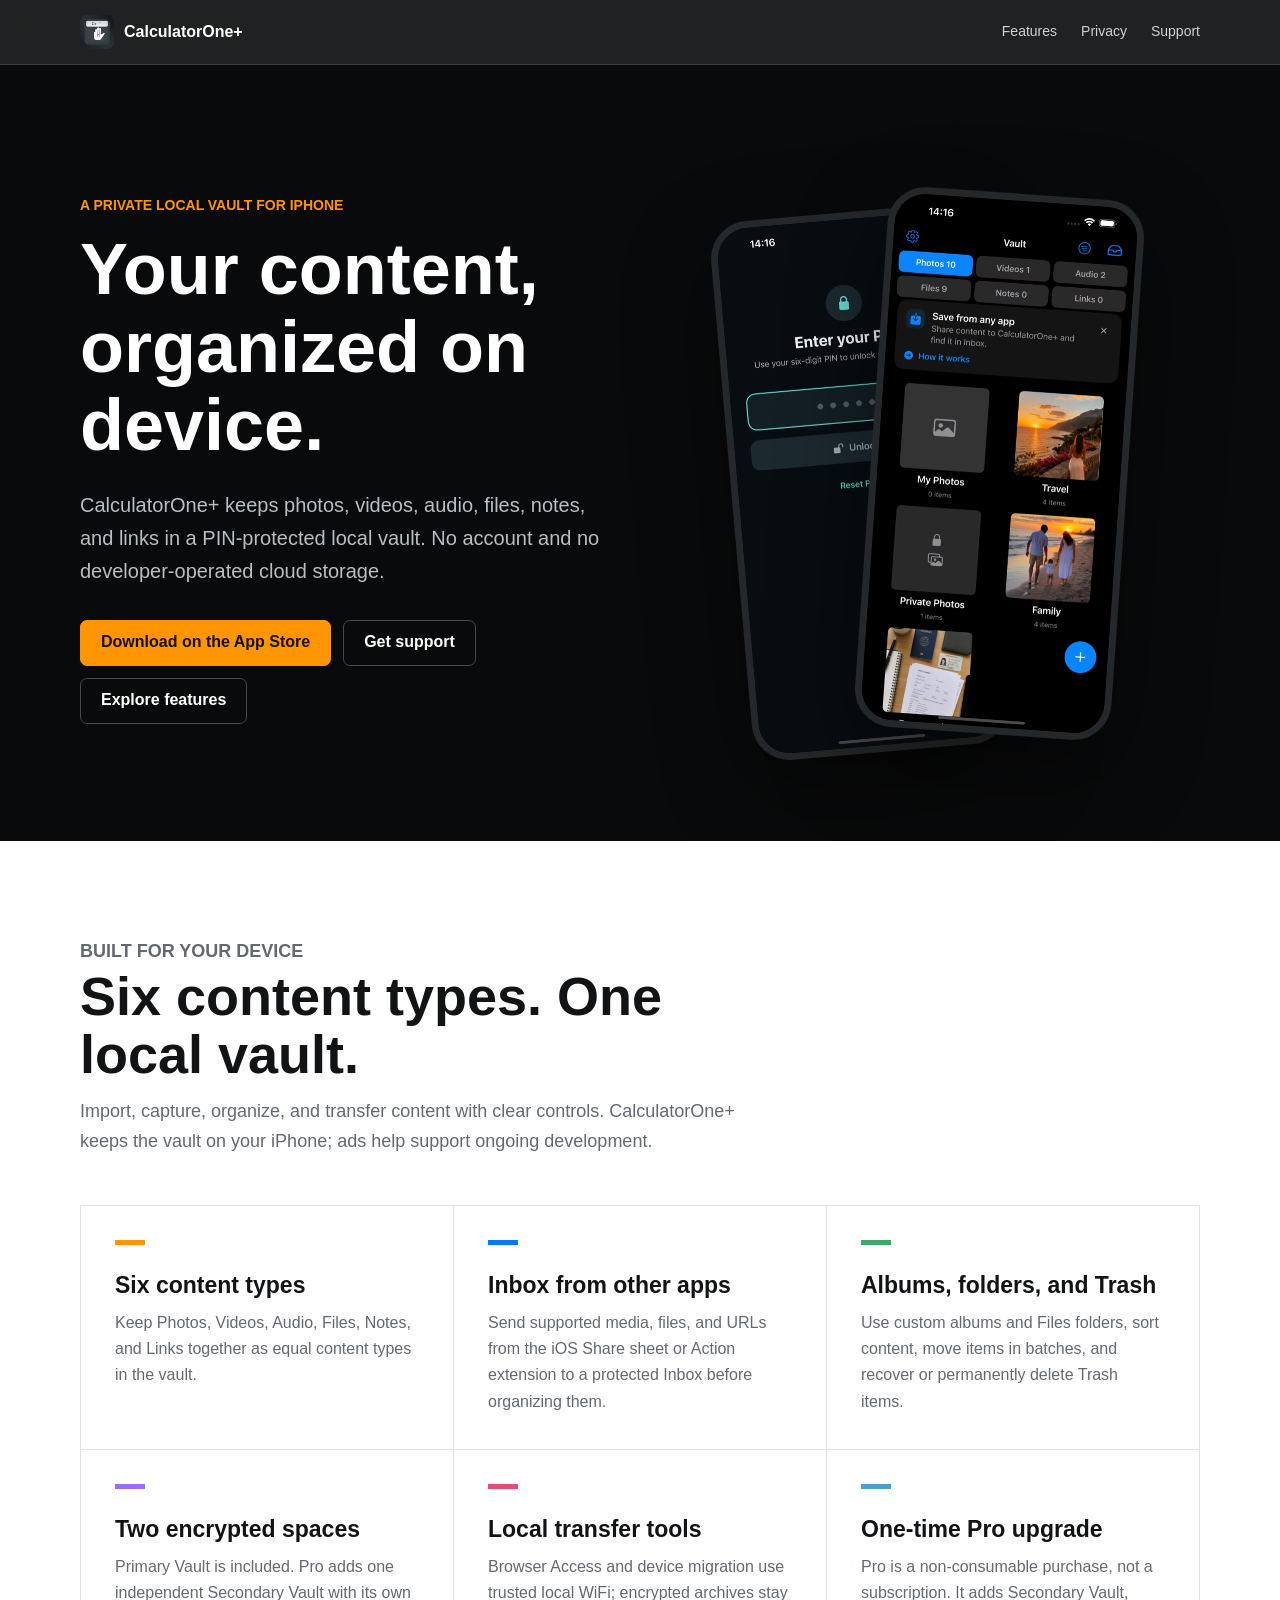
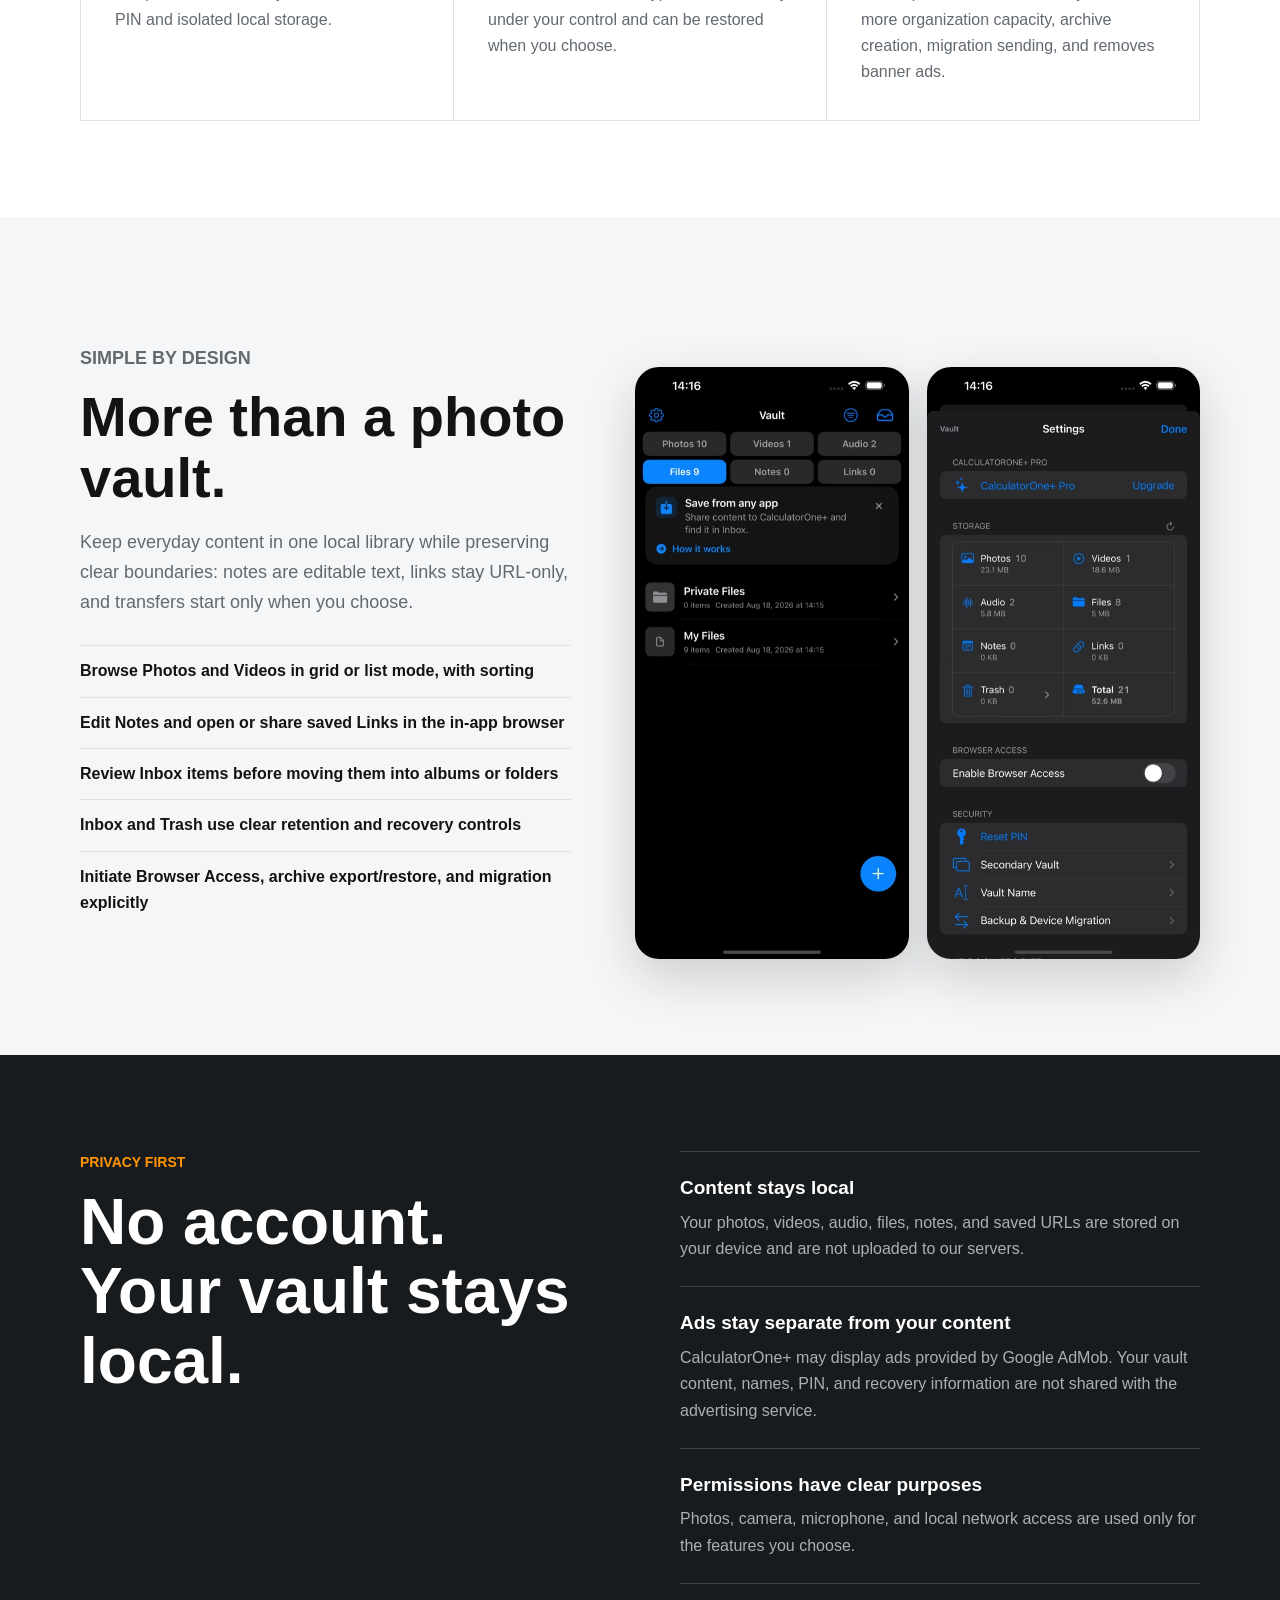
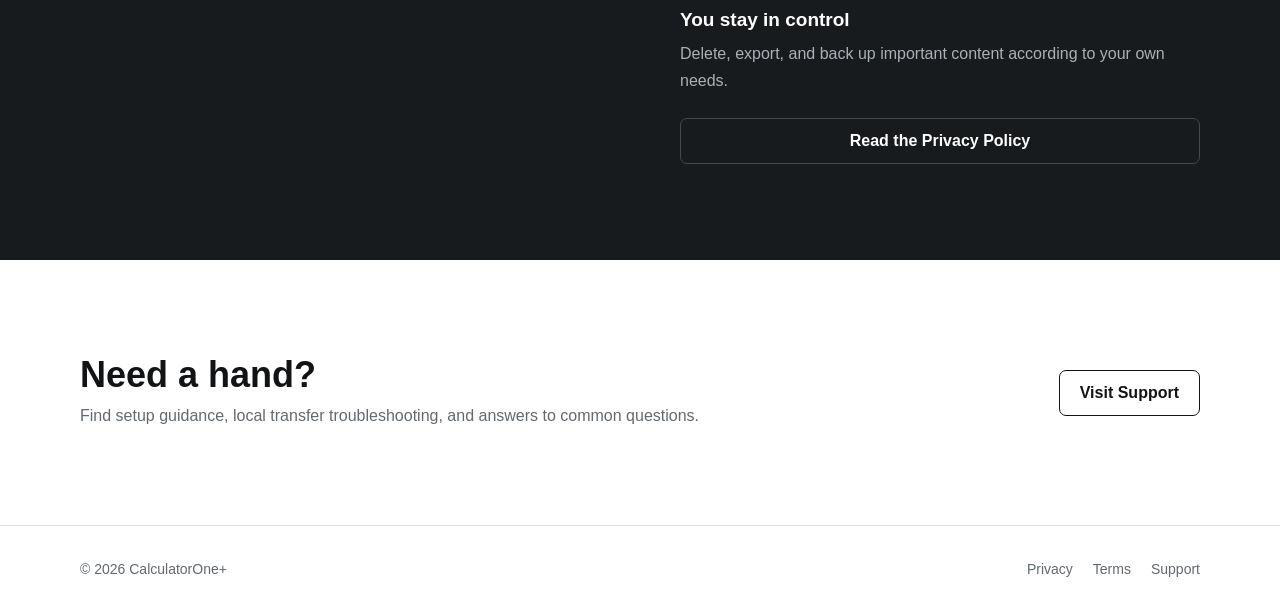
==== index.html @ 4ee92e1d "perf: optimize website image loading" ====
<!doctype html>
<html lang="en">
<head>
  <meta charset="utf-8">
  <meta name="viewport" content="width=device-width, initial-scale=1">
  <meta name="description" content="CalculatorOne+ is a PIN-protected local vault for photos, videos, audio, files, notes, and links on iPhone.">
  <meta property="og:title" content="CalculatorOne+ — A Private Local Vault for iPhone">
  <meta property="og:description" content="Keep photos, videos, audio, files, notes, and links organized on your iPhone with PIN access and no account.">
  <meta property="og:image" content="assets/app-icon.png">
  <title>CalculatorOne+ — A Private Local Vault for iPhone</title>
  <link rel="preload" as="image" href="assets/optimized/pin-lock-720.avif" type="image/avif" imagesrcset="assets/optimized/pin-lock-480.avif 480w, assets/optimized/pin-lock-720.avif 720w" imagesizes="(max-width: 850px) 48vw, 340px" fetchpriority="high">
  <link rel="preload" as="image" href="assets/optimized/private-albums-720.avif" type="image/avif" imagesrcset="assets/optimized/private-albums-480.avif 480w, assets/optimized/private-albums-720.avif 720w" imagesizes="(max-width: 850px) 48vw, 340px" fetchpriority="high">
  <link rel="icon" href="assets/optimized/app-icon-128.png">
  <link rel="stylesheet" href="styles.css">
</head>
<body>
  <header class="site-header">
    <nav class="nav shell" aria-label="Main navigation">
      <a class="brand" href="index.html"><img src="assets/optimized/app-icon-128.png" width="128" height="128" alt=""><span>CalculatorOne+</span></a>
      <div class="links"><a href="#features">Features</a><a href="#privacy">Privacy</a><a href="support.html">Support</a></div>
    </nav>
  </header>

  <main>
    <section class="hero">
      <div class="hero-grid shell">
        <div>
          <p class="eyebrow">A private local vault for iPhone</p>
          <h1>Your content, organized on device.</h1>
          <p class="hero-copy">CalculatorOne+ keeps photos, videos, audio, files, notes, and links in a PIN-protected local vault. No account and no developer-operated cloud storage.</p>
          <div class="actions"><a class="button primary" href="https://apps.apple.com/app/id6773389987" target="_blank" rel="noopener">Download on the App Store</a><a class="button" href="support.html">Get support</a><a class="button" href="#features">Explore features</a></div>
        </div>
        <div class="hero-visual" aria-label="CalculatorOne+ app screenshots">
          <figure class="phone one"><picture><source type="image/avif" srcset="assets/optimized/pin-lock-480.avif 480w, assets/optimized/pin-lock-720.avif 720w" sizes="(max-width: 850px) 48vw, 340px"><source type="image/jpeg" srcset="assets/optimized/pin-lock-480.jpg 480w, assets/optimized/pin-lock-720.jpg 720w" sizes="(max-width: 850px) 48vw, 340px"><img src="assets/optimized/pin-lock-720.jpg" width="720" height="1560" alt="CalculatorOne+ PIN unlock screen" fetchpriority="high" decoding="async"></picture></figure>
          <figure class="phone two"><picture><source type="image/avif" srcset="assets/optimized/private-albums-480.avif 480w, assets/optimized/private-albums-720.avif 720w" sizes="(max-width: 850px) 48vw, 340px"><source type="image/jpeg" srcset="assets/optimized/private-albums-480.jpg 480w, assets/optimized/private-albums-720.jpg 720w" sizes="(max-width: 850px) 48vw, 340px"><img src="assets/optimized/private-albums-720.jpg" width="720" height="1560" alt="CalculatorOne+ home screen with six content types" fetchpriority="high" decoding="async"></picture></figure>
        </div>
      </div>
    </section>

    <section class="band white" id="features">
      <div class="shell">
        <div class="section-head"><p class="eyebrow">Built for your device</p><h2>Six content types. One local vault.</h2><p>Import, capture, organize, and transfer content with clear controls. CalculatorOne+ keeps the vault on your iPhone; ads help support ongoing development.</p></div>
        <div class="feature-grid">
          <article class="feature"><div class="feature-mark"></div><h3>Six content types</h3><p>Keep Photos, Videos, Audio, Files, Notes, and Links together as equal content types in the vault.</p></article>
          <article class="feature"><div class="feature-mark"></div><h3>Inbox from other apps</h3><p>Send supported media, files, and URLs from the iOS Share sheet or Action extension to a protected Inbox before organizing them.</p></article>
          <article class="feature"><div class="feature-mark"></div><h3>Albums, folders, and Trash</h3><p>Use custom albums and Files folders, sort content, move items in batches, and recover or permanently delete Trash items.</p></article>
          <article class="feature"><div class="feature-mark"></div><h3>Two encrypted spaces</h3><p>Primary Vault is included. Pro adds one independent Secondary Vault with its own PIN and isolated local storage.</p></article>
          <article class="feature"><div class="feature-mark"></div><h3>Local transfer tools</h3><p>Browser Access and device migration use trusted local WiFi; encrypted archives stay under your control and can be restored when you choose.</p></article>
          <article class="feature"><div class="feature-mark"></div><h3>One-time Pro upgrade</h3><p>Pro is a non-consumable purchase, not a subscription. It adds Secondary Vault, more organization capacity, archive creation, migration sending, and removes banner ads.</p></article>
        </div>
      </div>
    </section>

    <section class="band">
      <div class="showcase shell">
        <div class="showcase-copy">
          <p class="eyebrow">Simple by design</p>
          <h2>More than a photo vault.</h2>
          <p>Keep everyday content in one local library while preserving clear boundaries: notes are editable text, links stay URL-only, and transfers start only when you choose.</p>
          <ul class="checklist"><li>Browse Photos and Videos in grid or list mode, with sorting</li><li>Edit Notes and open or share saved Links in the in-app browser</li><li>Review Inbox items before moving them into albums or folders</li><li>Inbox and Trash use clear retention and recovery controls</li><li>Initiate Browser Access, archive export/restore, and migration explicitly</li></ul>
        </div>
        <div class="shots"><picture><source type="image/avif" srcset="assets/optimized/files-main-directory-480.avif 480w, assets/optimized/files-main-directory-720.avif 720w" sizes="(max-width: 850px) 50vw, 300px"><source type="image/jpeg" srcset="assets/optimized/files-main-directory-480.jpg 480w, assets/optimized/files-main-directory-720.jpg 720w" sizes="(max-width: 850px) 50vw, 300px"><img src="assets/optimized/files-main-directory-720.jpg" width="720" height="1560" loading="lazy" decoding="async" alt="CalculatorOne+ Files tab with folders and files"></picture><picture><source type="image/avif" srcset="assets/optimized/import-options-480.avif 480w, assets/optimized/import-options-720.avif 720w" sizes="(max-width: 850px) 50vw, 300px"><source type="image/jpeg" srcset="assets/optimized/import-options-480.jpg 480w, assets/optimized/import-options-720.jpg 720w" sizes="(max-width: 850px) 50vw, 300px"><img src="assets/optimized/import-options-720.jpg" width="720" height="1560" loading="lazy" decoding="async" alt="CalculatorOne+ Settings showing Storage, Browser Access, and vault security"></picture></div>
      </div>
    </section>

    <section class="band privacy-band" id="privacy">
      <div class="privacy-grid shell">
        <div><p class="eyebrow">Privacy first</p><h2>No account. Your vault stays local.</h2></div>
        <div class="privacy-points">
          <div><strong>Content stays local</strong><span>Your photos, videos, audio, files, notes, and saved URLs are stored on your device and are not uploaded to our servers.</span></div>
          <div><strong>Ads stay separate from your content</strong><span>CalculatorOne+ may display ads provided by Google AdMob. Your vault content, names, PIN, and recovery information are not shared with the advertising service.</span></div>
          <div><strong>Permissions have clear purposes</strong><span>Photos, camera, microphone, and local network access are used only for the features you choose.</span></div>
          <div><strong>You stay in control</strong><span>Delete, export, and back up important content according to your own needs.</span></div>
          <a class="button" href="privacy.html">Read the Privacy Policy</a>
        </div>
      </div>
    </section>

    <section class="band white">
      <div class="cta shell"><div><h2>Need a hand?</h2><p>Find setup guidance, local transfer troubleshooting, and answers to common questions.</p></div><a class="button" href="support.html">Visit Support</a></div>
    </section>
  </main>

  <footer class="site-footer"><div class="footer-row shell"><span>© 2026 CalculatorOne+</span><div class="footer-links"><a href="privacy.html">Privacy</a><a href="terms.html">Terms</a><a href="support.html">Support</a></div></div></footer>
</body>
</html>
---- styles.css ----
:root {
  --ink: #111315;
  --muted: #626970;
  --paper: #f5f6f7;
  --white: #ffffff;
  --line: #dfe2e4;
  --orange: #ff9500;
  --blue: #0878ff;
  --dark: #090a0b;
  --max: 1120px;
}

* { box-sizing: border-box; }
html { scroll-behavior: smooth; }
body {
  margin: 0;
  overflow-x: hidden;
  color: var(--ink);
  background: var(--paper);
  font: 16px/1.65 -apple-system, BlinkMacSystemFont, "Segoe UI", sans-serif;
}
a { color: inherit; }
img { display: block; max-width: 100%; height: auto; }
.shell { width: min(var(--max), calc(100% - 40px)); margin: 0 auto; }

.site-header {
  position: sticky;
  top: 0;
  z-index: 10;
  border-bottom: 1px solid rgba(255,255,255,.12);
  background: rgba(9,10,11,.9);
  backdrop-filter: blur(18px);
  color: var(--white);
}
.nav { min-height: 64px; display: flex; align-items: center; justify-content: space-between; gap: 24px; }
.brand { display: inline-flex; align-items: center; gap: 10px; font-weight: 700; text-decoration: none; }
.brand img { width: 34px; height: 34px; border-radius: 7px; object-fit: cover; }
.links { display: flex; align-items: center; gap: 24px; }
.links a { color: #cfd2d4; font-size: 14px; text-decoration: none; }
.links a:hover, .links a:focus-visible { color: var(--white); }

.hero {
  min-height: 0;
  padding: 84px 0 72px;
  overflow: hidden;
  color: var(--white);
  background: var(--dark);
}
.hero-grid {
  min-width: 0;
  display: grid;
  grid-template-columns: minmax(0, 1fr) minmax(0, 1fr);
  align-items: center;
  gap: 48px;
}
.eyebrow { margin: 0 0 14px; color: var(--orange); font-size: 14px; font-weight: 700; text-transform: uppercase; }
h1, h2, h3 { letter-spacing: 0; line-height: 1.08; }
h1 { max-width: 700px; margin: 0; font-size: clamp(48px, 6.2vw, 72px); }
.hero-copy { max-width: 570px; margin: 24px 0 0; color: #b9bec2; font-size: 20px; }
.actions { display: flex; flex-wrap: wrap; gap: 12px; margin-top: 32px; }
.button {
  display: inline-flex;
  align-items: center;
  justify-content: center;
  min-height: 46px;
  padding: 0 20px;
  border: 1px solid #45494c;
  border-radius: 7px;
  color: var(--white);
  font-weight: 650;
  text-decoration: none;
}
.button.primary { border-color: var(--orange); background: var(--orange); color: #111; }
.hero-visual { position: relative; align-self: center; height: 620px; min-height: 0; }
.phone {
  position: absolute;
  bottom: 0;
  width: min(48%, 340px);
  overflow: hidden;
  border: 7px solid #25282a;
  border-radius: 38px;
  background: #000;
  box-shadow: 0 32px 90px rgba(0,0,0,.45);
}
.phone picture { display: block; }
.phone img { width: 100%; }
.phone.one { left: 5%; transform: rotate(-5deg); }
.phone.two { right: 6%; bottom: 3%; transform: rotate(4deg); }

.band { padding: 96px 0; }
.band.white { background: var(--white); }
.section-head { max-width: 700px; margin-bottom: 48px; }
.section-head h2 { margin: 0 0 14px; font-size: clamp(34px, 5vw, 54px); }
.section-head p { margin: 0; color: var(--muted); font-size: 18px; }
.feature-grid { display: grid; grid-template-columns: repeat(3, 1fr); gap: 1px; border: 1px solid var(--line); background: var(--line); }
.feature { min-height: 220px; padding: 34px; background: var(--white); }
.feature-mark { width: 30px; height: 5px; margin-bottom: 28px; background: var(--orange); }
.feature:nth-child(2) .feature-mark { background: var(--blue); }
.feature:nth-child(3) .feature-mark { background: #3ea86a; }
.feature:nth-child(4) .feature-mark { background: #9b6cff; }
.feature:nth-child(5) .feature-mark { background: #e24f75; }
.feature:nth-child(6) .feature-mark { background: #4c9fce; }
.feature h3 { margin: 0 0 12px; font-size: 23px; }
.feature p { margin: 0; color: var(--muted); }

.showcase { display: grid; grid-template-columns: 1fr 1.15fr; align-items: center; gap: 64px; }
.showcase-copy h2 { margin: 0 0 20px; font-size: clamp(34px, 5vw, 56px); }
.showcase-copy p { color: var(--muted); font-size: 18px; }
.checklist { padding: 0; margin: 28px 0 0; list-style: none; }
.checklist li { padding: 12px 0; border-top: 1px solid var(--line); font-weight: 600; }
.shots { display: grid; grid-template-columns: repeat(2, minmax(0, 1fr)); gap: 18px; align-items: start; }
.shots img { border-radius: 24px; box-shadow: 0 18px 50px rgba(18,24,28,.18); }
.shots img:last-child { margin-top: 54px; }

.privacy-band { color: var(--white); background: #181b1e; }
.privacy-grid { display: grid; grid-template-columns: 1fr 1fr; gap: 80px; align-items: start; }
.privacy-grid h2 { margin: 0; font-size: clamp(38px, 6vw, 64px); }
.privacy-points { display: grid; gap: 24px; }
.privacy-points div { padding-top: 20px; border-top: 1px solid #3b3f42; }
.privacy-points strong { display: block; margin-bottom: 6px; font-size: 19px; }
.privacy-points span { color: #abb0b4; }

.cta { display: flex; align-items: center; justify-content: space-between; gap: 30px; }
.cta h2 { margin: 0 0 8px; font-size: 36px; }
.cta p { margin: 0; color: var(--muted); }
.cta .button { color: var(--ink); border-color: var(--ink); }

.site-footer { padding: 32px 0; border-top: 1px solid var(--line); background: var(--white); }
.footer-row { display: flex; justify-content: space-between; gap: 24px; color: var(--muted); font-size: 14px; }
.footer-links { display: flex; gap: 20px; }
.footer-links a { text-decoration: none; }

.doc-main { padding: 72px 0 100px; }
.doc-layout { display: grid; min-width: 0; grid-template-columns: 220px minmax(0, 720px); gap: 70px; align-items: start; }
.doc-aside { position: sticky; top: 100px; }
.doc-aside p { margin: 0 0 12px; color: var(--muted); font-size: 14px; }
.doc-aside a { display: block; padding: 5px 0; color: var(--muted); text-decoration: none; }
.doc-aside a:hover { color: var(--ink); }
.document { min-width: 0; padding: 48px; overflow-wrap: anywhere; border: 1px solid var(--line); background: var(--white); }
.document h1 { margin: 0 0 10px; font-size: clamp(38px, 6vw, 58px); }
.document .updated { margin: 0 0 42px; color: var(--muted); }
.document h2 { margin: 42px 0 12px; font-size: 24px; }
.document p, .document li { color: #50575d; }
.document a { color: #0068d8; }
.document details { padding: 20px 0; border-top: 1px solid var(--line); }
.document summary { cursor: pointer; font-weight: 700; }
.document details p { margin-bottom: 0; }

@media (max-width: 850px) {
  .links a:not(:last-child) { display: none; }
  .hero { max-height: none; }
  .hero-grid { min-height: auto; max-height: none; grid-template-columns: 1fr; gap: 30px; padding-top: 70px; }
  .hero-visual { height: 520px; min-height: 0; }
  .phone { width: min(48%, 280px); }
  .feature-grid { grid-template-columns: 1fr; }
  .feature { min-height: 0; }
  .showcase, .privacy-grid { grid-template-columns: 1fr; gap: 44px; }
  .shots { max-width: 600px; }
  .doc-layout { grid-template-columns: 1fr; gap: 28px; }
  .doc-aside { position: static; display: none; }
}

@media (max-width: 560px) {
  .shell { width: min(calc(100% - 28px), var(--max)); }
  .band { padding: 68px 0; }
  h1 { font-size: 44px; }
  .hero-copy { font-size: 17px; }
  .hero-visual { height: 400px; }
  .phone { border-width: 4px; border-radius: 25px; }
  .phone.one { left: 1%; }
  .phone.two { right: 1%; }
  .shots { gap: 10px; }
  .shots img { border-radius: 14px; }
  .cta, .footer-row { align-items: flex-start; flex-direction: column; }
  .document { width: 100%; padding: 28px 22px; }
}
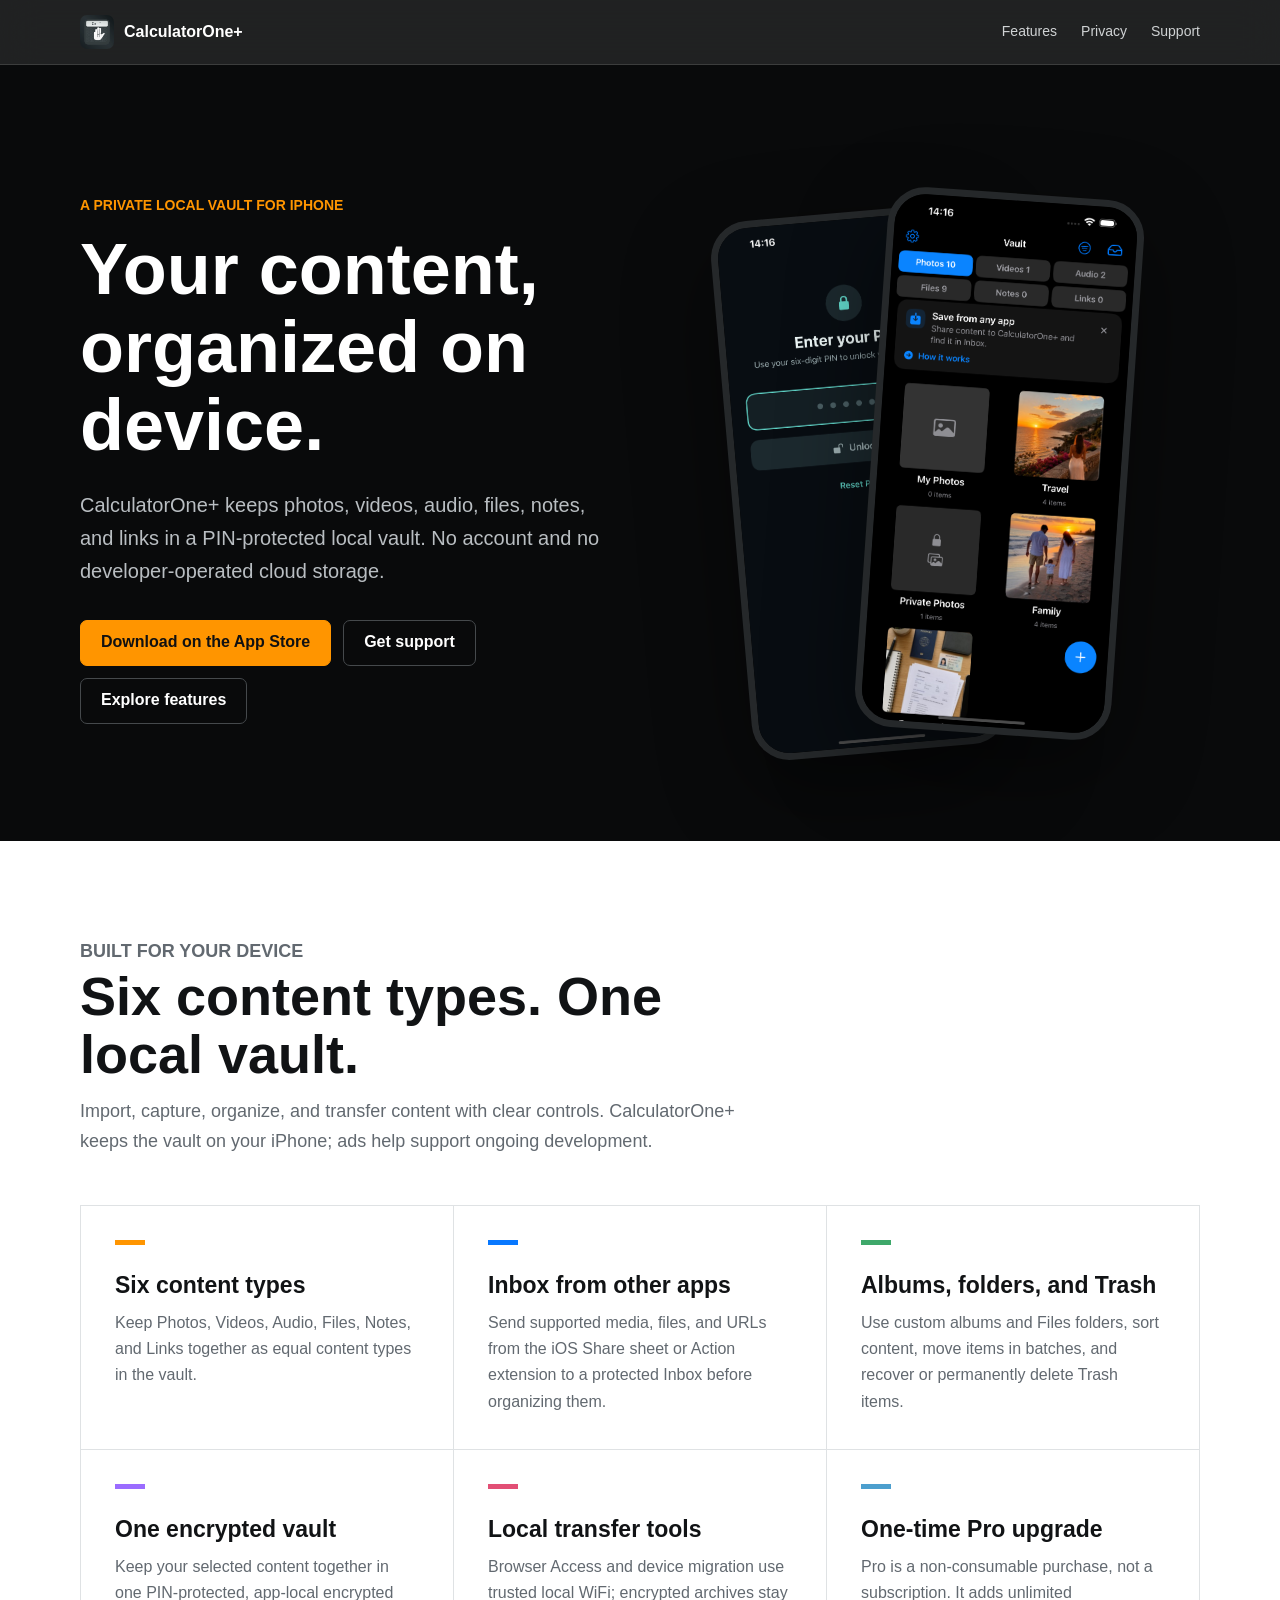
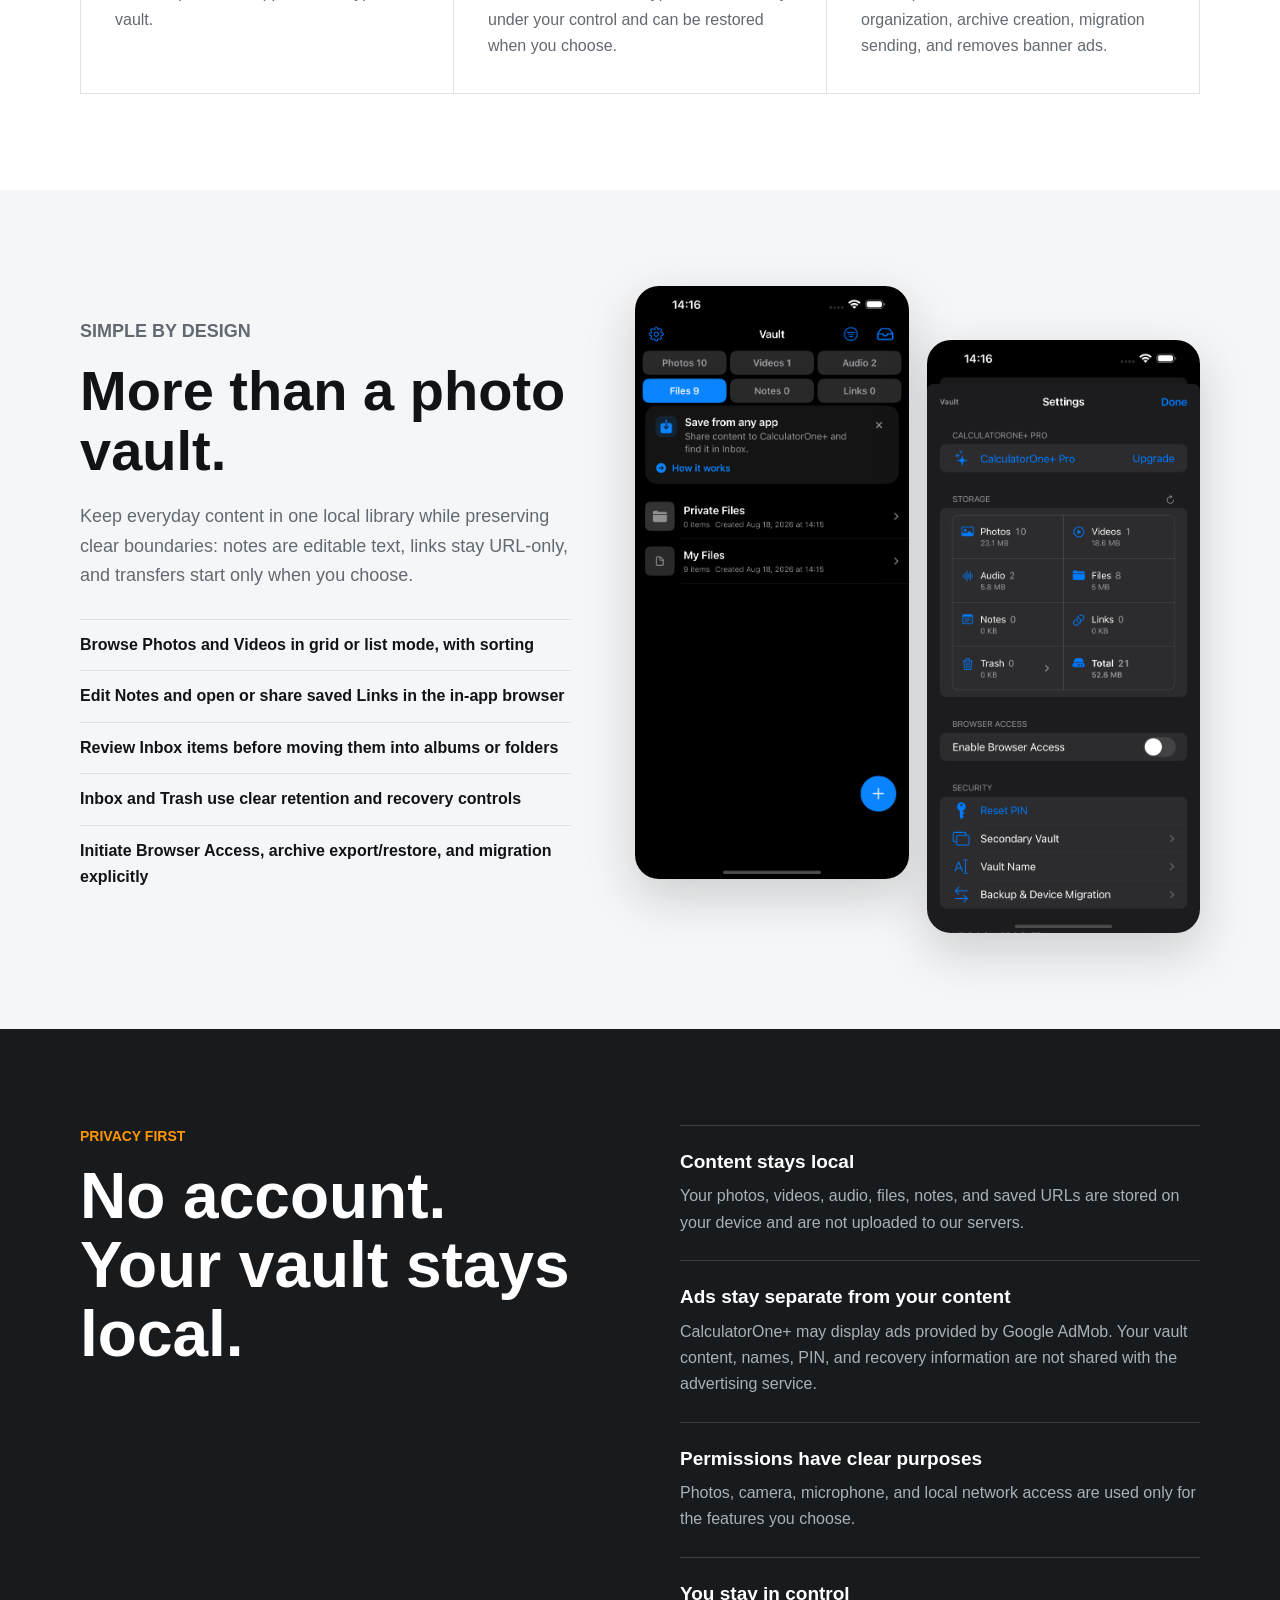
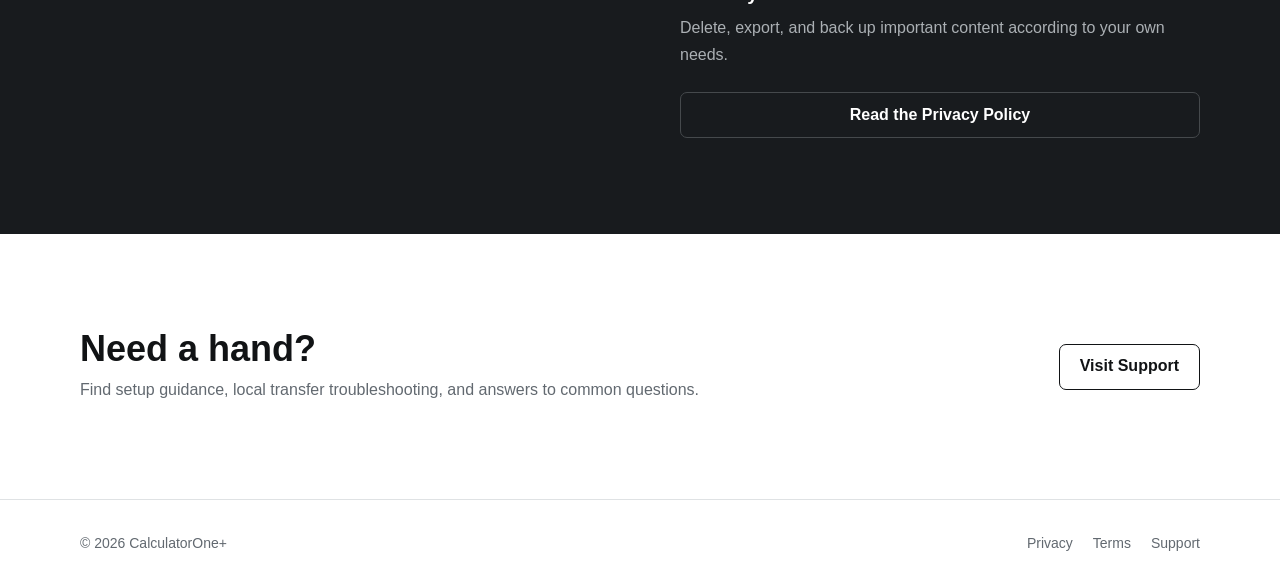
==== commit 16ba5b6a: "docs: describe single vault experience" ====
--- a/index.html
+++ b/index.html
@@ -8,15 +8,13 @@
   <meta property="og:description" content="Keep photos, videos, audio, files, notes, and links organized on your iPhone with PIN access and no account.">
   <meta property="og:image" content="assets/app-icon.png">
   <title>CalculatorOne+ — A Private Local Vault for iPhone</title>
-  <link rel="preload" as="image" href="assets/optimized/pin-lock-720.avif" type="image/avif" imagesrcset="assets/optimized/pin-lock-480.avif 480w, assets/optimized/pin-lock-720.avif 720w" imagesizes="(max-width: 850px) 48vw, 340px" fetchpriority="high">
-  <link rel="preload" as="image" href="assets/optimized/private-albums-720.avif" type="image/avif" imagesrcset="assets/optimized/private-albums-480.avif 480w, assets/optimized/private-albums-720.avif 720w" imagesizes="(max-width: 850px) 48vw, 340px" fetchpriority="high">
-  <link rel="icon" href="assets/optimized/app-icon-128.png">
+  <link rel="icon" href="assets/app-icon.png">
   <link rel="stylesheet" href="styles.css">
 </head>
 <body>
   <header class="site-header">
     <nav class="nav shell" aria-label="Main navigation">
-      <a class="brand" href="index.html"><img src="assets/optimized/app-icon-128.png" width="128" height="128" alt=""><span>CalculatorOne+</span></a>
+      <a class="brand" href="index.html"><img src="assets/app-icon.png" alt=""><span>CalculatorOne+</span></a>
       <div class="links"><a href="#features">Features</a><a href="#privacy">Privacy</a><a href="support.html">Support</a></div>
     </nav>
   </header>
@@ -31,8 +29,8 @@
           <div class="actions"><a class="button primary" href="https://apps.apple.com/app/id6773389987" target="_blank" rel="noopener">Download on the App Store</a><a class="button" href="support.html">Get support</a><a class="button" href="#features">Explore features</a></div>
         </div>
         <div class="hero-visual" aria-label="CalculatorOne+ app screenshots">
-          <figure class="phone one"><picture><source type="image/avif" srcset="assets/optimized/pin-lock-480.avif 480w, assets/optimized/pin-lock-720.avif 720w" sizes="(max-width: 850px) 48vw, 340px"><source type="image/jpeg" srcset="assets/optimized/pin-lock-480.jpg 480w, assets/optimized/pin-lock-720.jpg 720w" sizes="(max-width: 850px) 48vw, 340px"><img src="assets/optimized/pin-lock-720.jpg" width="720" height="1560" alt="CalculatorOne+ PIN unlock screen" fetchpriority="high" decoding="async"></picture></figure>
-          <figure class="phone two"><picture><source type="image/avif" srcset="assets/optimized/private-albums-480.avif 480w, assets/optimized/private-albums-720.avif 720w" sizes="(max-width: 850px) 48vw, 340px"><source type="image/jpeg" srcset="assets/optimized/private-albums-480.jpg 480w, assets/optimized/private-albums-720.jpg 720w" sizes="(max-width: 850px) 48vw, 340px"><img src="assets/optimized/private-albums-720.jpg" width="720" height="1560" alt="CalculatorOne+ home screen with six content types" fetchpriority="high" decoding="async"></picture></figure>
+          <figure class="phone one"><img src="assets/pin-lock.png" alt="CalculatorOne+ PIN unlock screen"></figure>
+          <figure class="phone two"><img src="assets/private-albums.png" alt="CalculatorOne+ home screen with six content types"></figure>
         </div>
       </div>
     </section>
@@ -44,9 +42,9 @@
           <article class="feature"><div class="feature-mark"></div><h3>Six content types</h3><p>Keep Photos, Videos, Audio, Files, Notes, and Links together as equal content types in the vault.</p></article>
           <article class="feature"><div class="feature-mark"></div><h3>Inbox from other apps</h3><p>Send supported media, files, and URLs from the iOS Share sheet or Action extension to a protected Inbox before organizing them.</p></article>
           <article class="feature"><div class="feature-mark"></div><h3>Albums, folders, and Trash</h3><p>Use custom albums and Files folders, sort content, move items in batches, and recover or permanently delete Trash items.</p></article>
-          <article class="feature"><div class="feature-mark"></div><h3>Two encrypted spaces</h3><p>Primary Vault is included. Pro adds one independent Secondary Vault with its own PIN and isolated local storage.</p></article>
+          <article class="feature"><div class="feature-mark"></div><h3>One encrypted vault</h3><p>Keep your selected content together in one PIN-protected, app-local encrypted vault.</p></article>
           <article class="feature"><div class="feature-mark"></div><h3>Local transfer tools</h3><p>Browser Access and device migration use trusted local WiFi; encrypted archives stay under your control and can be restored when you choose.</p></article>
-          <article class="feature"><div class="feature-mark"></div><h3>One-time Pro upgrade</h3><p>Pro is a non-consumable purchase, not a subscription. It adds Secondary Vault, more organization capacity, archive creation, migration sending, and removes banner ads.</p></article>
+          <article class="feature"><div class="feature-mark"></div><h3>One-time Pro upgrade</h3><p>Pro is a non-consumable purchase, not a subscription. It adds unlimited organization, archive creation, migration sending, and removes banner ads.</p></article>
         </div>
       </div>
     </section>
@@ -59,7 +57,7 @@
           <p>Keep everyday content in one local library while preserving clear boundaries: notes are editable text, links stay URL-only, and transfers start only when you choose.</p>
           <ul class="checklist"><li>Browse Photos and Videos in grid or list mode, with sorting</li><li>Edit Notes and open or share saved Links in the in-app browser</li><li>Review Inbox items before moving them into albums or folders</li><li>Inbox and Trash use clear retention and recovery controls</li><li>Initiate Browser Access, archive export/restore, and migration explicitly</li></ul>
         </div>
-        <div class="shots"><picture><source type="image/avif" srcset="assets/optimized/files-main-directory-480.avif 480w, assets/optimized/files-main-directory-720.avif 720w" sizes="(max-width: 850px) 50vw, 300px"><source type="image/jpeg" srcset="assets/optimized/files-main-directory-480.jpg 480w, assets/optimized/files-main-directory-720.jpg 720w" sizes="(max-width: 850px) 50vw, 300px"><img src="assets/optimized/files-main-directory-720.jpg" width="720" height="1560" loading="lazy" decoding="async" alt="CalculatorOne+ Files tab with folders and files"></picture><picture><source type="image/avif" srcset="assets/optimized/import-options-480.avif 480w, assets/optimized/import-options-720.avif 720w" sizes="(max-width: 850px) 50vw, 300px"><source type="image/jpeg" srcset="assets/optimized/import-options-480.jpg 480w, assets/optimized/import-options-720.jpg 720w" sizes="(max-width: 850px) 50vw, 300px"><img src="assets/optimized/import-options-720.jpg" width="720" height="1560" loading="lazy" decoding="async" alt="CalculatorOne+ Settings showing Storage, Browser Access, and vault security"></picture></div>
+        <div class="shots"><img src="assets/files-main-directory.png" alt="CalculatorOne+ Files tab with folders and files"><img src="assets/import-options.png" alt="CalculatorOne+ Settings showing Storage, Browser Access, and vault security"></div>
       </div>
     </section>
 
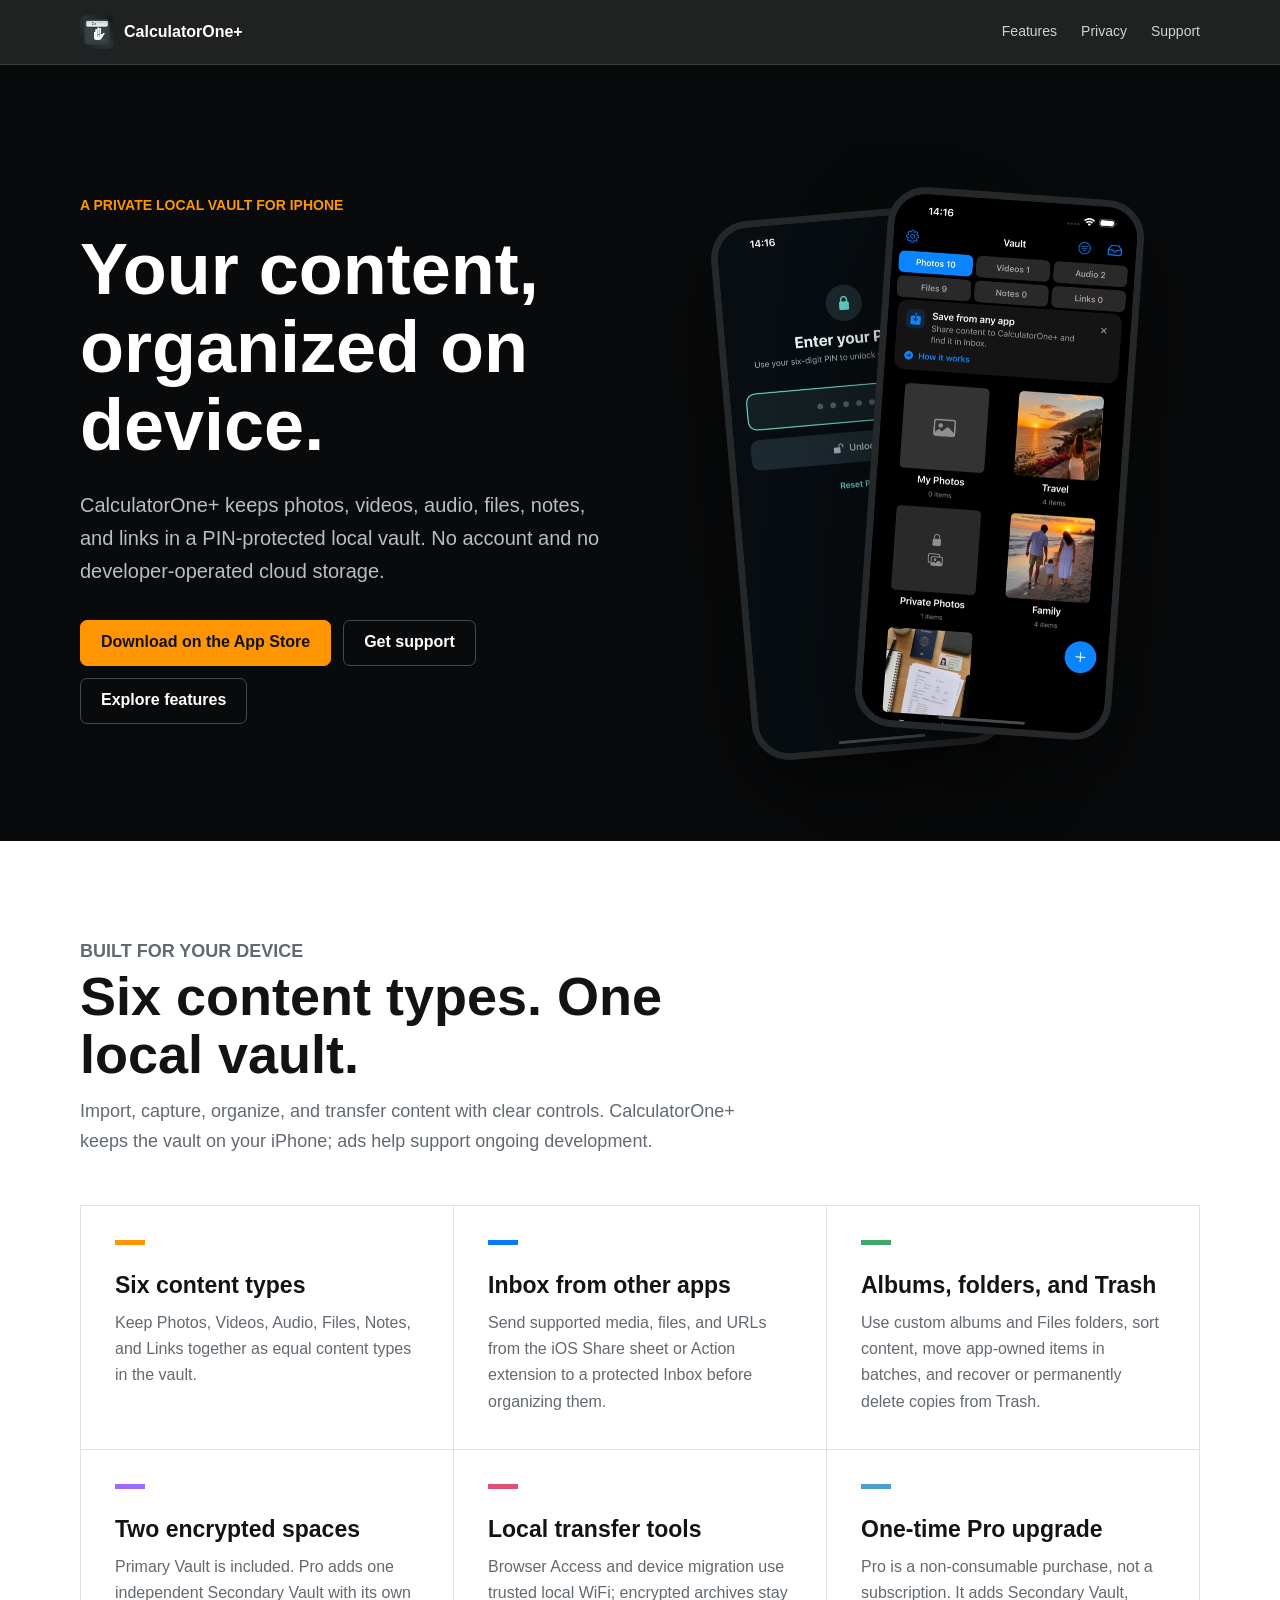
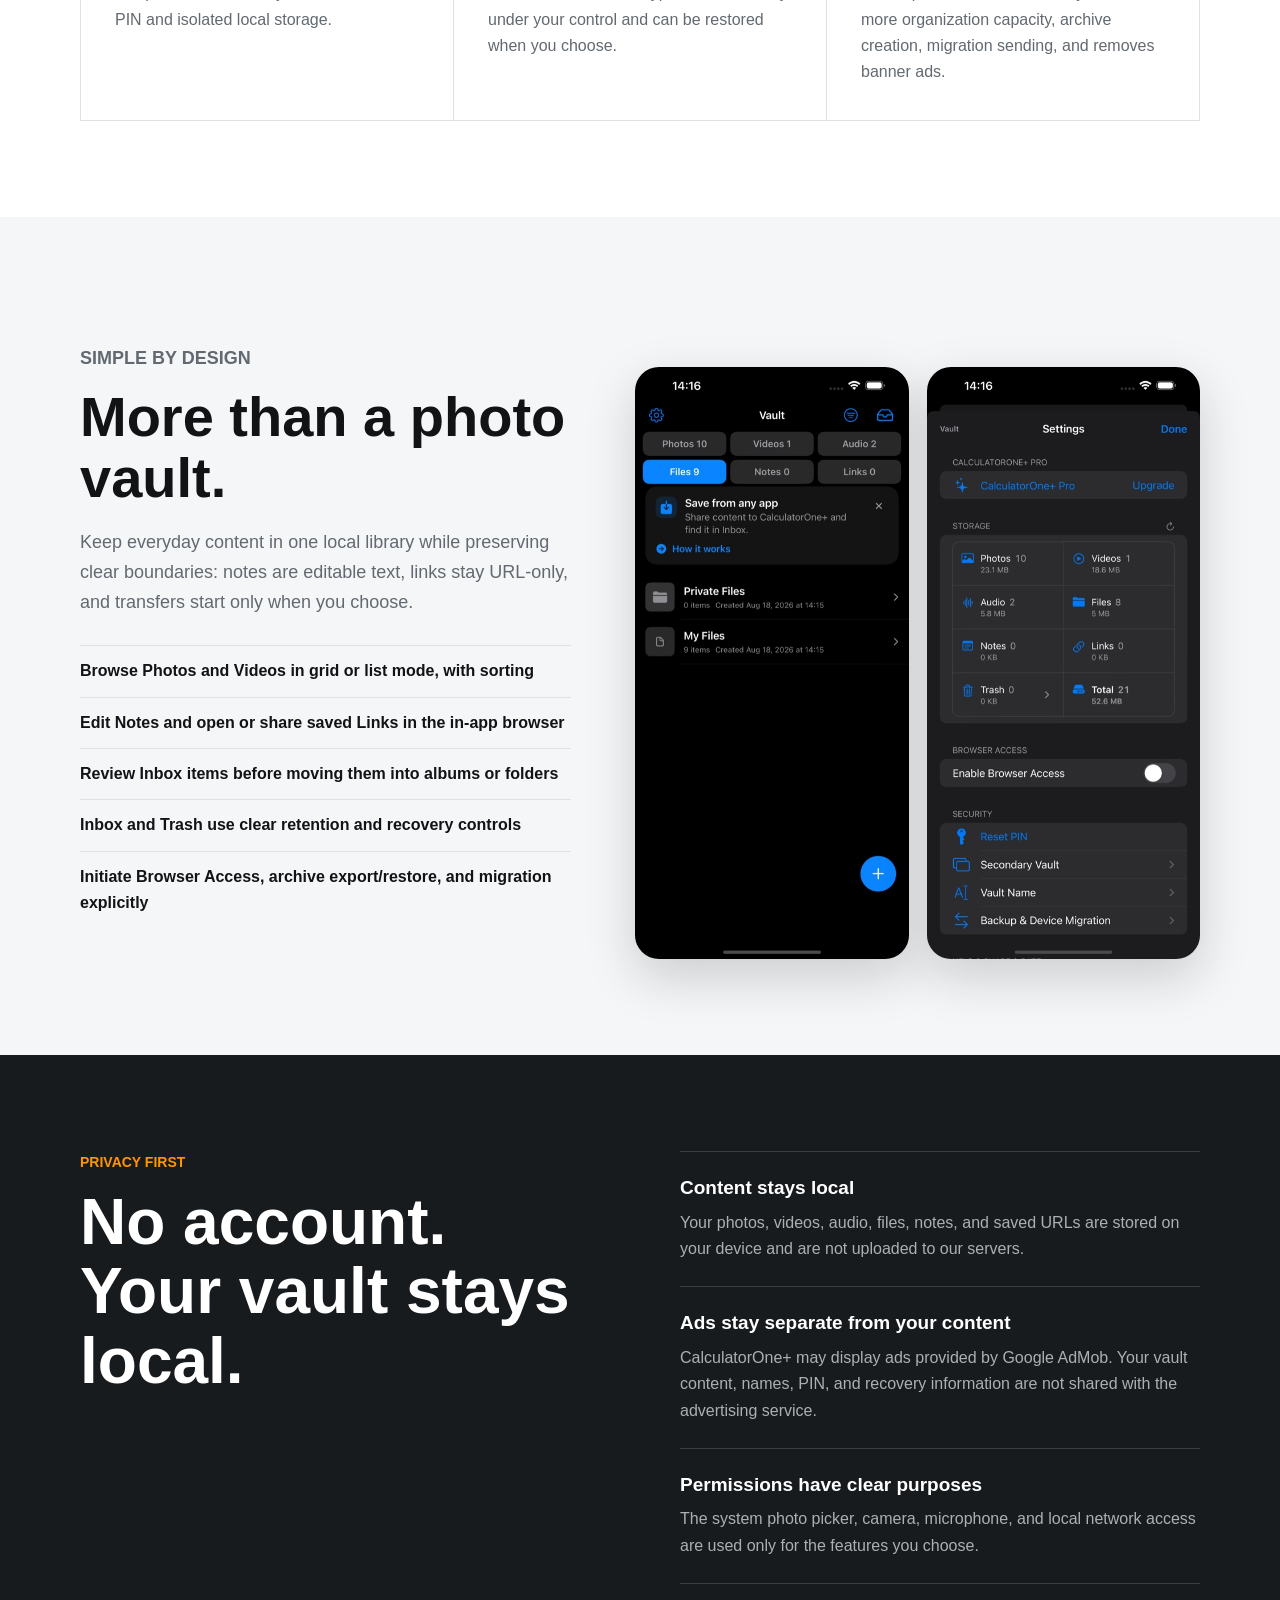
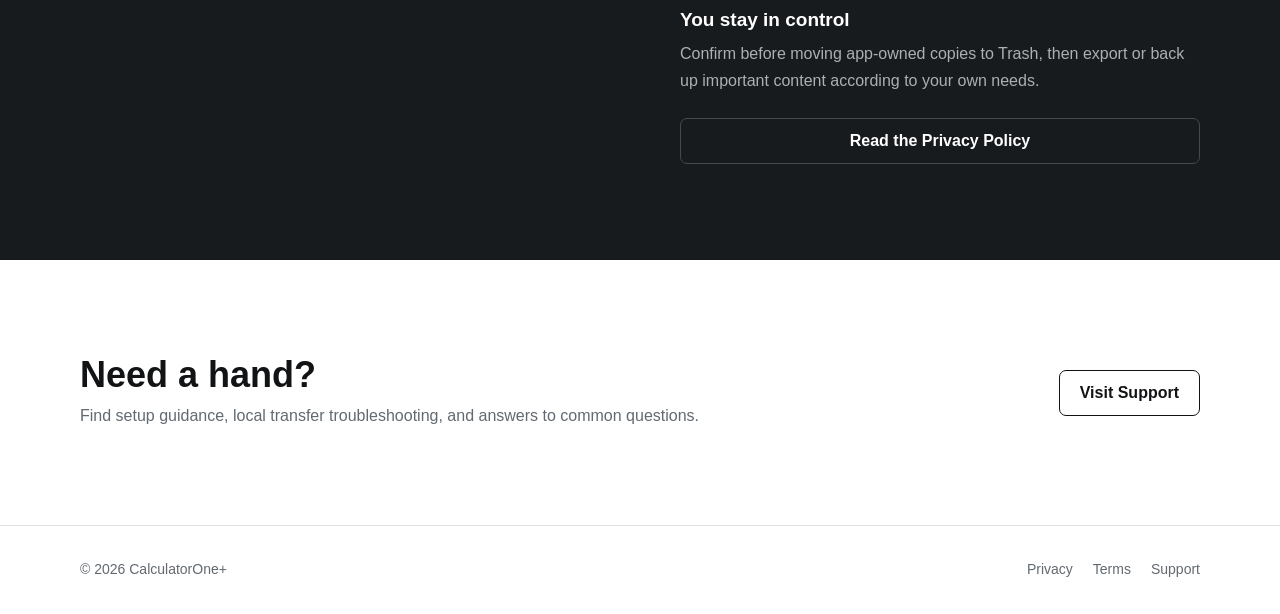
==== commit 1c0c35e4: "docs: clarify app-owned content handling" ====
--- a/index.html
+++ b/index.html
@@ -8,13 +8,15 @@
   <meta property="og:description" content="Keep photos, videos, audio, files, notes, and links organized on your iPhone with PIN access and no account.">
   <meta property="og:image" content="assets/app-icon.png">
   <title>CalculatorOne+ — A Private Local Vault for iPhone</title>
-  <link rel="icon" href="assets/app-icon.png">
+  <link rel="preload" as="image" href="assets/optimized/pin-lock-720.avif" type="image/avif" imagesrcset="assets/optimized/pin-lock-480.avif 480w, assets/optimized/pin-lock-720.avif 720w" imagesizes="(max-width: 850px) 48vw, 340px" fetchpriority="high">
+  <link rel="preload" as="image" href="assets/optimized/private-albums-720.avif" type="image/avif" imagesrcset="assets/optimized/private-albums-480.avif 480w, assets/optimized/private-albums-720.avif 720w" imagesizes="(max-width: 850px) 48vw, 340px" fetchpriority="high">
+  <link rel="icon" href="assets/optimized/app-icon-128.png">
   <link rel="stylesheet" href="styles.css">
 </head>
 <body>
   <header class="site-header">
     <nav class="nav shell" aria-label="Main navigation">
-      <a class="brand" href="index.html"><img src="assets/app-icon.png" alt=""><span>CalculatorOne+</span></a>
+      <a class="brand" href="index.html"><img src="assets/optimized/app-icon-128.png" width="128" height="128" alt=""><span>CalculatorOne+</span></a>
       <div class="links"><a href="#features">Features</a><a href="#privacy">Privacy</a><a href="support.html">Support</a></div>
     </nav>
   </header>
@@ -29,8 +31,8 @@
           <div class="actions"><a class="button primary" href="https://apps.apple.com/app/id6773389987" target="_blank" rel="noopener">Download on the App Store</a><a class="button" href="support.html">Get support</a><a class="button" href="#features">Explore features</a></div>
         </div>
         <div class="hero-visual" aria-label="CalculatorOne+ app screenshots">
-          <figure class="phone one"><img src="assets/pin-lock.png" alt="CalculatorOne+ PIN unlock screen"></figure>
-          <figure class="phone two"><img src="assets/private-albums.png" alt="CalculatorOne+ home screen with six content types"></figure>
+          <figure class="phone one"><picture><source type="image/avif" srcset="assets/optimized/pin-lock-480.avif 480w, assets/optimized/pin-lock-720.avif 720w" sizes="(max-width: 850px) 48vw, 340px"><source type="image/jpeg" srcset="assets/optimized/pin-lock-480.jpg 480w, assets/optimized/pin-lock-720.jpg 720w" sizes="(max-width: 850px) 48vw, 340px"><img src="assets/optimized/pin-lock-720.jpg" width="720" height="1560" alt="CalculatorOne+ PIN unlock screen" fetchpriority="high" decoding="async"></picture></figure>
+          <figure class="phone two"><picture><source type="image/avif" srcset="assets/optimized/private-albums-480.avif 480w, assets/optimized/private-albums-720.avif 720w" sizes="(max-width: 850px) 48vw, 340px"><source type="image/jpeg" srcset="assets/optimized/private-albums-480.jpg 480w, assets/optimized/private-albums-720.jpg 720w" sizes="(max-width: 850px) 48vw, 340px"><img src="assets/optimized/private-albums-720.jpg" width="720" height="1560" alt="CalculatorOne+ home screen with six content types" fetchpriority="high" decoding="async"></picture></figure>
         </div>
       </div>
     </section>
@@ -41,10 +43,10 @@
         <div class="feature-grid">
           <article class="feature"><div class="feature-mark"></div><h3>Six content types</h3><p>Keep Photos, Videos, Audio, Files, Notes, and Links together as equal content types in the vault.</p></article>
           <article class="feature"><div class="feature-mark"></div><h3>Inbox from other apps</h3><p>Send supported media, files, and URLs from the iOS Share sheet or Action extension to a protected Inbox before organizing them.</p></article>
-          <article class="feature"><div class="feature-mark"></div><h3>Albums, folders, and Trash</h3><p>Use custom albums and Files folders, sort content, move items in batches, and recover or permanently delete Trash items.</p></article>
-          <article class="feature"><div class="feature-mark"></div><h3>One encrypted vault</h3><p>Keep your selected content together in one PIN-protected, app-local encrypted vault.</p></article>
+          <article class="feature"><div class="feature-mark"></div><h3>Albums, folders, and Trash</h3><p>Use custom albums and Files folders, sort content, move app-owned items in batches, and recover or permanently delete copies from Trash.</p></article>
+          <article class="feature"><div class="feature-mark"></div><h3>Two encrypted spaces</h3><p>Primary Vault is included. Pro adds one independent Secondary Vault with its own PIN and isolated local storage.</p></article>
           <article class="feature"><div class="feature-mark"></div><h3>Local transfer tools</h3><p>Browser Access and device migration use trusted local WiFi; encrypted archives stay under your control and can be restored when you choose.</p></article>
-          <article class="feature"><div class="feature-mark"></div><h3>One-time Pro upgrade</h3><p>Pro is a non-consumable purchase, not a subscription. It adds unlimited organization, archive creation, migration sending, and removes banner ads.</p></article>
+          <article class="feature"><div class="feature-mark"></div><h3>One-time Pro upgrade</h3><p>Pro is a non-consumable purchase, not a subscription. It adds Secondary Vault, more organization capacity, archive creation, migration sending, and removes banner ads.</p></article>
         </div>
       </div>
     </section>
@@ -57,7 +59,7 @@
           <p>Keep everyday content in one local library while preserving clear boundaries: notes are editable text, links stay URL-only, and transfers start only when you choose.</p>
           <ul class="checklist"><li>Browse Photos and Videos in grid or list mode, with sorting</li><li>Edit Notes and open or share saved Links in the in-app browser</li><li>Review Inbox items before moving them into albums or folders</li><li>Inbox and Trash use clear retention and recovery controls</li><li>Initiate Browser Access, archive export/restore, and migration explicitly</li></ul>
         </div>
-        <div class="shots"><img src="assets/files-main-directory.png" alt="CalculatorOne+ Files tab with folders and files"><img src="assets/import-options.png" alt="CalculatorOne+ Settings showing Storage, Browser Access, and vault security"></div>
+        <div class="shots"><picture><source type="image/avif" srcset="assets/optimized/files-main-directory-480.avif 480w, assets/optimized/files-main-directory-720.avif 720w" sizes="(max-width: 850px) 50vw, 300px"><source type="image/jpeg" srcset="assets/optimized/files-main-directory-480.jpg 480w, assets/optimized/files-main-directory-720.jpg 720w" sizes="(max-width: 850px) 50vw, 300px"><img src="assets/optimized/files-main-directory-720.jpg" width="720" height="1560" loading="lazy" decoding="async" alt="CalculatorOne+ Files tab with folders and files"></picture><picture><source type="image/avif" srcset="assets/optimized/import-options-480.avif 480w, assets/optimized/import-options-720.avif 720w" sizes="(max-width: 850px) 50vw, 300px"><source type="image/jpeg" srcset="assets/optimized/import-options-480.jpg 480w, assets/optimized/import-options-720.jpg 720w" sizes="(max-width: 850px) 50vw, 300px"><img src="assets/optimized/import-options-720.jpg" width="720" height="1560" loading="lazy" decoding="async" alt="CalculatorOne+ Settings showing Storage, Browser Access, and vault security"></picture></div>
       </div>
     </section>
 
@@ -67,8 +69,8 @@
         <div class="privacy-points">
           <div><strong>Content stays local</strong><span>Your photos, videos, audio, files, notes, and saved URLs are stored on your device and are not uploaded to our servers.</span></div>
           <div><strong>Ads stay separate from your content</strong><span>CalculatorOne+ may display ads provided by Google AdMob. Your vault content, names, PIN, and recovery information are not shared with the advertising service.</span></div>
-          <div><strong>Permissions have clear purposes</strong><span>Photos, camera, microphone, and local network access are used only for the features you choose.</span></div>
-          <div><strong>You stay in control</strong><span>Delete, export, and back up important content according to your own needs.</span></div>
+          <div><strong>Permissions have clear purposes</strong><span>The system photo picker, camera, microphone, and local network access are used only for the features you choose.</span></div>
+          <div><strong>You stay in control</strong><span>Confirm before moving app-owned copies to Trash, then export or back up important content according to your own needs.</span></div>
           <a class="button" href="privacy.html">Read the Privacy Policy</a>
         </div>
       </div>
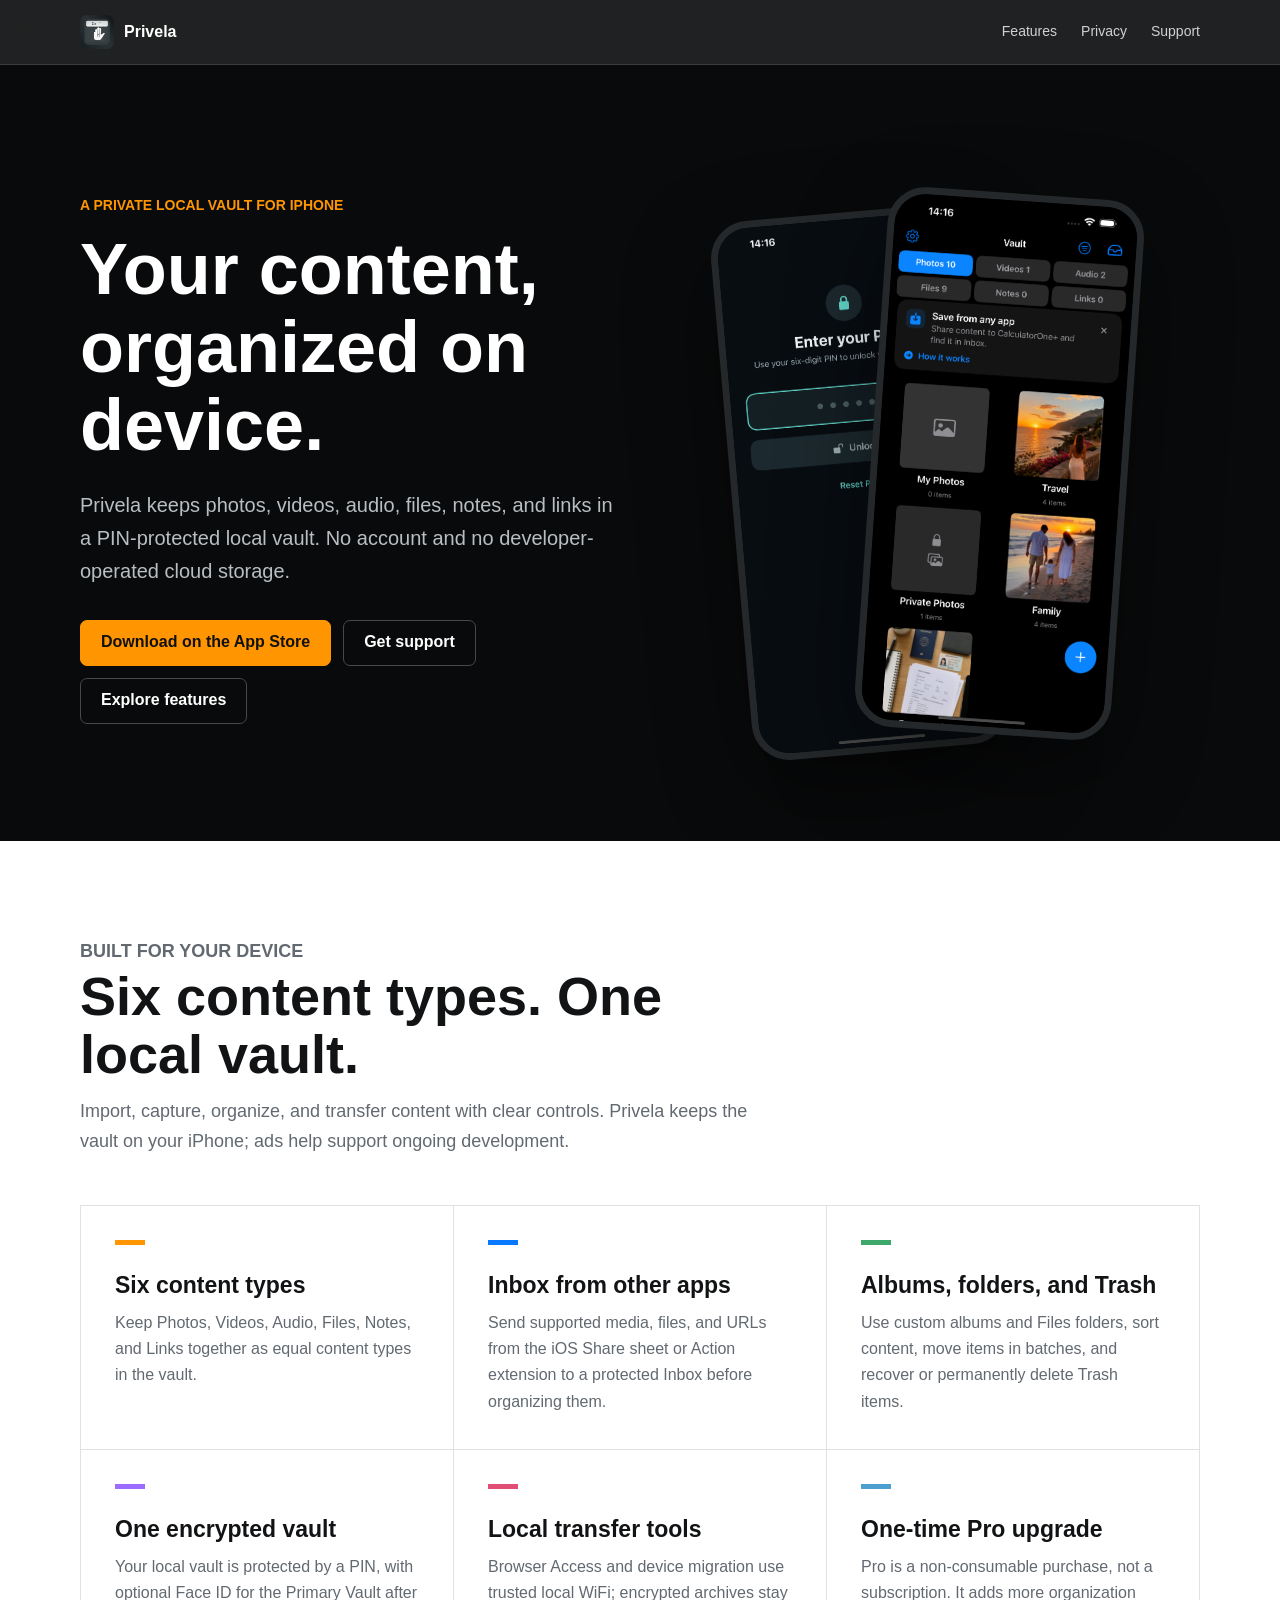
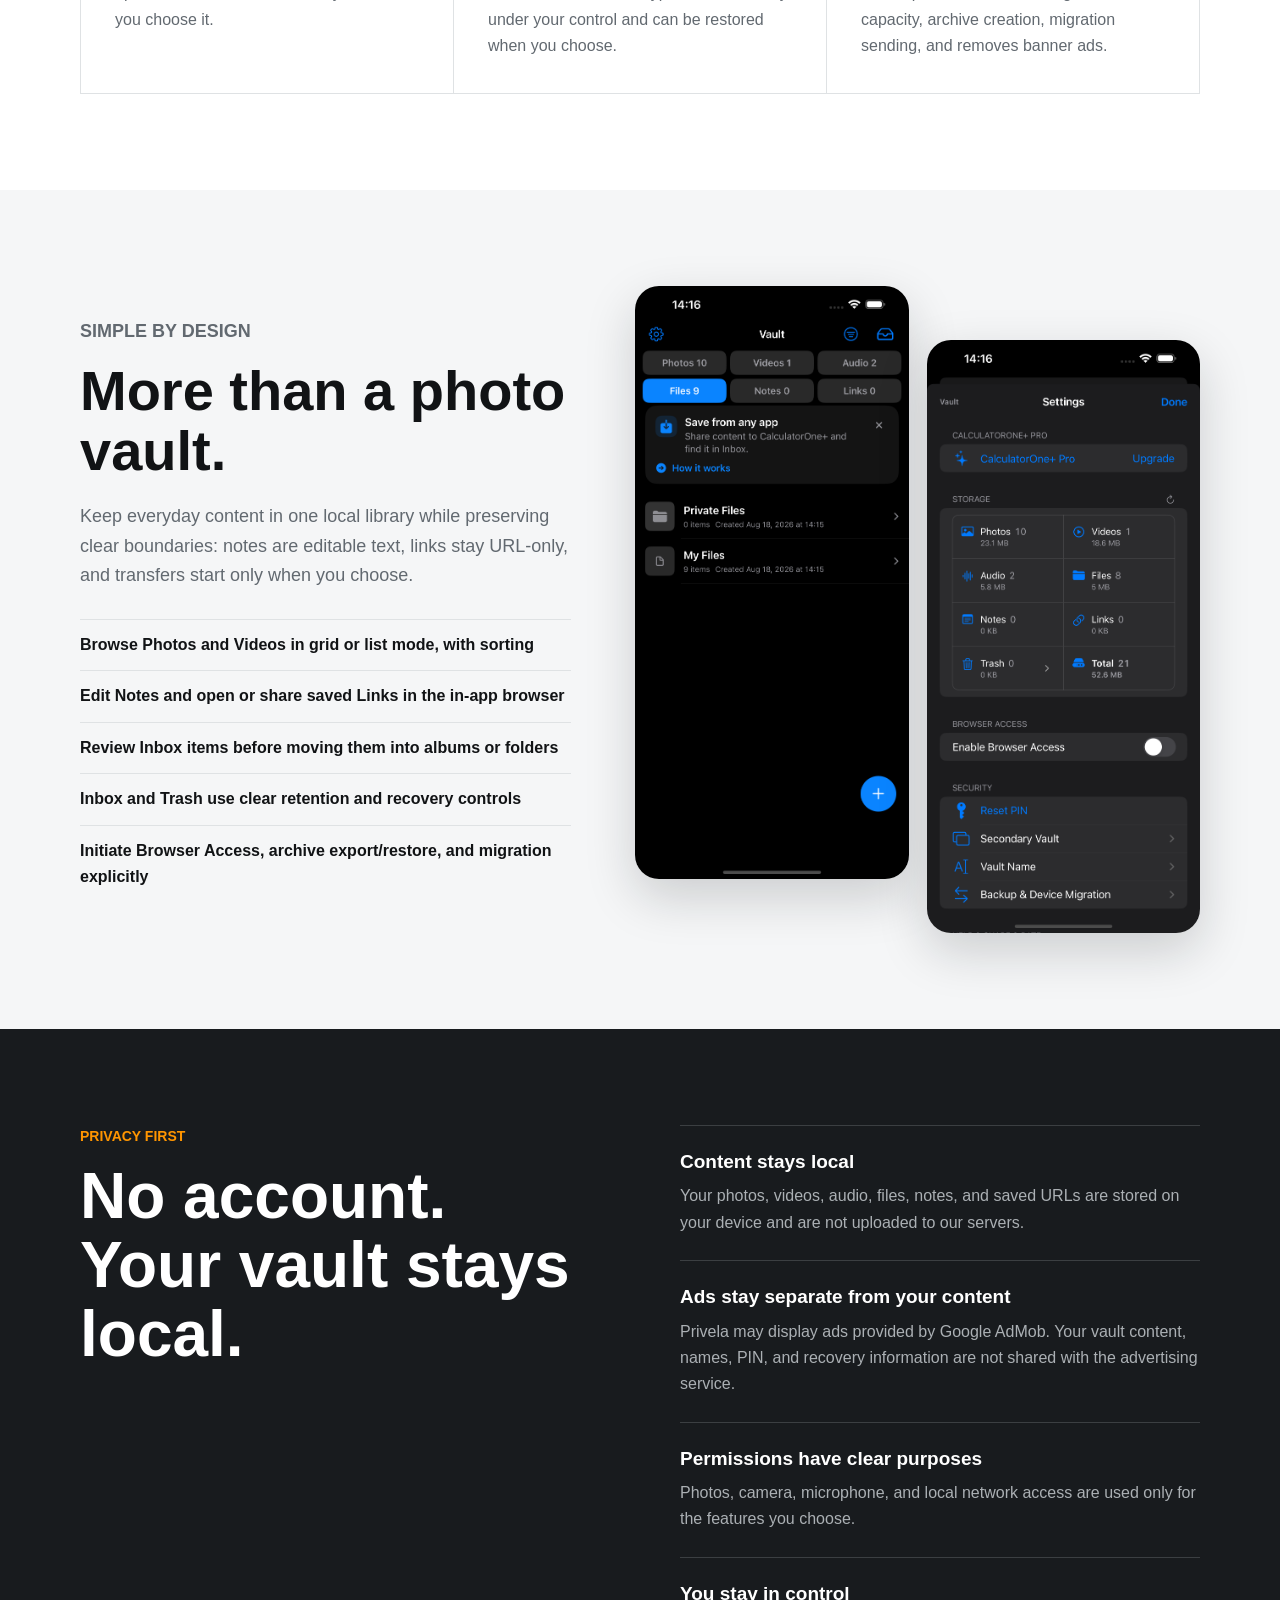
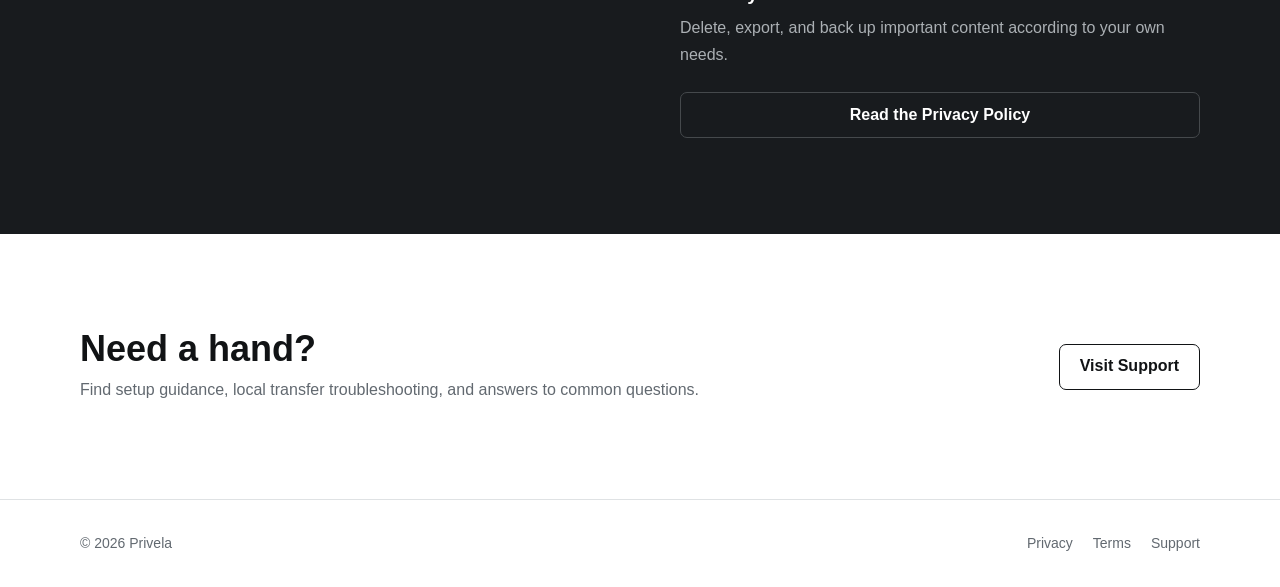
==== commit e90f6847: "feat: rebrand website as Privela" ====
--- a/index.html
+++ b/index.html
@@ -3,20 +3,18 @@
 <head>
   <meta charset="utf-8">
   <meta name="viewport" content="width=device-width, initial-scale=1">
-  <meta name="description" content="CalculatorOne+ is a PIN-protected local vault for photos, videos, audio, files, notes, and links on iPhone.">
-  <meta property="og:title" content="CalculatorOne+ — A Private Local Vault for iPhone">
+  <meta name="description" content="Privela is a PIN-protected local vault for photos, videos, audio, files, notes, and links on iPhone.">
+  <meta property="og:title" content="Privela — A Private Local Vault for iPhone">
   <meta property="og:description" content="Keep photos, videos, audio, files, notes, and links organized on your iPhone with PIN access and no account.">
   <meta property="og:image" content="assets/app-icon.png">
-  <title>CalculatorOne+ — A Private Local Vault for iPhone</title>
-  <link rel="preload" as="image" href="assets/optimized/pin-lock-720.avif" type="image/avif" imagesrcset="assets/optimized/pin-lock-480.avif 480w, assets/optimized/pin-lock-720.avif 720w" imagesizes="(max-width: 850px) 48vw, 340px" fetchpriority="high">
-  <link rel="preload" as="image" href="assets/optimized/private-albums-720.avif" type="image/avif" imagesrcset="assets/optimized/private-albums-480.avif 480w, assets/optimized/private-albums-720.avif 720w" imagesizes="(max-width: 850px) 48vw, 340px" fetchpriority="high">
-  <link rel="icon" href="assets/optimized/app-icon-128.png">
+  <title>Privela — A Private Local Vault for iPhone</title>
+  <link rel="icon" href="assets/app-icon.png">
   <link rel="stylesheet" href="styles.css">
 </head>
 <body>
   <header class="site-header">
     <nav class="nav shell" aria-label="Main navigation">
-      <a class="brand" href="index.html"><img src="assets/optimized/app-icon-128.png" width="128" height="128" alt=""><span>CalculatorOne+</span></a>
+      <a class="brand" href="index.html"><img src="assets/app-icon.png" alt=""><span>Privela</span></a>
       <div class="links"><a href="#features">Features</a><a href="#privacy">Privacy</a><a href="support.html">Support</a></div>
     </nav>
   </header>
@@ -27,26 +25,26 @@
         <div>
           <p class="eyebrow">A private local vault for iPhone</p>
           <h1>Your content, organized on device.</h1>
-          <p class="hero-copy">CalculatorOne+ keeps photos, videos, audio, files, notes, and links in a PIN-protected local vault. No account and no developer-operated cloud storage.</p>
+          <p class="hero-copy">Privela keeps photos, videos, audio, files, notes, and links in a PIN-protected local vault. No account and no developer-operated cloud storage.</p>
           <div class="actions"><a class="button primary" href="https://apps.apple.com/app/id6773389987" target="_blank" rel="noopener">Download on the App Store</a><a class="button" href="support.html">Get support</a><a class="button" href="#features">Explore features</a></div>
         </div>
-        <div class="hero-visual" aria-label="CalculatorOne+ app screenshots">
-          <figure class="phone one"><picture><source type="image/avif" srcset="assets/optimized/pin-lock-480.avif 480w, assets/optimized/pin-lock-720.avif 720w" sizes="(max-width: 850px) 48vw, 340px"><source type="image/jpeg" srcset="assets/optimized/pin-lock-480.jpg 480w, assets/optimized/pin-lock-720.jpg 720w" sizes="(max-width: 850px) 48vw, 340px"><img src="assets/optimized/pin-lock-720.jpg" width="720" height="1560" alt="CalculatorOne+ PIN unlock screen" fetchpriority="high" decoding="async"></picture></figure>
-          <figure class="phone two"><picture><source type="image/avif" srcset="assets/optimized/private-albums-480.avif 480w, assets/optimized/private-albums-720.avif 720w" sizes="(max-width: 850px) 48vw, 340px"><source type="image/jpeg" srcset="assets/optimized/private-albums-480.jpg 480w, assets/optimized/private-albums-720.jpg 720w" sizes="(max-width: 850px) 48vw, 340px"><img src="assets/optimized/private-albums-720.jpg" width="720" height="1560" alt="CalculatorOne+ home screen with six content types" fetchpriority="high" decoding="async"></picture></figure>
+        <div class="hero-visual" aria-label="Privela app screenshots">
+          <figure class="phone one"><img src="assets/pin-lock.png" alt="Privela PIN unlock screen"></figure>
+          <figure class="phone two"><img src="assets/private-albums.png" alt="Privela home screen with six content types"></figure>
         </div>
       </div>
     </section>
 
     <section class="band white" id="features">
       <div class="shell">
-        <div class="section-head"><p class="eyebrow">Built for your device</p><h2>Six content types. One local vault.</h2><p>Import, capture, organize, and transfer content with clear controls. CalculatorOne+ keeps the vault on your iPhone; ads help support ongoing development.</p></div>
+        <div class="section-head"><p class="eyebrow">Built for your device</p><h2>Six content types. One local vault.</h2><p>Import, capture, organize, and transfer content with clear controls. Privela keeps the vault on your iPhone; ads help support ongoing development.</p></div>
         <div class="feature-grid">
           <article class="feature"><div class="feature-mark"></div><h3>Six content types</h3><p>Keep Photos, Videos, Audio, Files, Notes, and Links together as equal content types in the vault.</p></article>
           <article class="feature"><div class="feature-mark"></div><h3>Inbox from other apps</h3><p>Send supported media, files, and URLs from the iOS Share sheet or Action extension to a protected Inbox before organizing them.</p></article>
-          <article class="feature"><div class="feature-mark"></div><h3>Albums, folders, and Trash</h3><p>Use custom albums and Files folders, sort content, move app-owned items in batches, and recover or permanently delete copies from Trash.</p></article>
-          <article class="feature"><div class="feature-mark"></div><h3>Two encrypted spaces</h3><p>Primary Vault is included. Pro adds one independent Secondary Vault with its own PIN and isolated local storage.</p></article>
+          <article class="feature"><div class="feature-mark"></div><h3>Albums, folders, and Trash</h3><p>Use custom albums and Files folders, sort content, move items in batches, and recover or permanently delete Trash items.</p></article>
+          <article class="feature"><div class="feature-mark"></div><h3>One encrypted vault</h3><p>Your local vault is protected by a PIN, with optional Face ID for the Primary Vault after you choose it.</p></article>
           <article class="feature"><div class="feature-mark"></div><h3>Local transfer tools</h3><p>Browser Access and device migration use trusted local WiFi; encrypted archives stay under your control and can be restored when you choose.</p></article>
-          <article class="feature"><div class="feature-mark"></div><h3>One-time Pro upgrade</h3><p>Pro is a non-consumable purchase, not a subscription. It adds Secondary Vault, more organization capacity, archive creation, migration sending, and removes banner ads.</p></article>
+          <article class="feature"><div class="feature-mark"></div><h3>One-time Pro upgrade</h3><p>Pro is a non-consumable purchase, not a subscription. It adds more organization capacity, archive creation, migration sending, and removes banner ads.</p></article>
         </div>
       </div>
     </section>
@@ -59,7 +57,7 @@
           <p>Keep everyday content in one local library while preserving clear boundaries: notes are editable text, links stay URL-only, and transfers start only when you choose.</p>
           <ul class="checklist"><li>Browse Photos and Videos in grid or list mode, with sorting</li><li>Edit Notes and open or share saved Links in the in-app browser</li><li>Review Inbox items before moving them into albums or folders</li><li>Inbox and Trash use clear retention and recovery controls</li><li>Initiate Browser Access, archive export/restore, and migration explicitly</li></ul>
         </div>
-        <div class="shots"><picture><source type="image/avif" srcset="assets/optimized/files-main-directory-480.avif 480w, assets/optimized/files-main-directory-720.avif 720w" sizes="(max-width: 850px) 50vw, 300px"><source type="image/jpeg" srcset="assets/optimized/files-main-directory-480.jpg 480w, assets/optimized/files-main-directory-720.jpg 720w" sizes="(max-width: 850px) 50vw, 300px"><img src="assets/optimized/files-main-directory-720.jpg" width="720" height="1560" loading="lazy" decoding="async" alt="CalculatorOne+ Files tab with folders and files"></picture><picture><source type="image/avif" srcset="assets/optimized/import-options-480.avif 480w, assets/optimized/import-options-720.avif 720w" sizes="(max-width: 850px) 50vw, 300px"><source type="image/jpeg" srcset="assets/optimized/import-options-480.jpg 480w, assets/optimized/import-options-720.jpg 720w" sizes="(max-width: 850px) 50vw, 300px"><img src="assets/optimized/import-options-720.jpg" width="720" height="1560" loading="lazy" decoding="async" alt="CalculatorOne+ Settings showing Storage, Browser Access, and vault security"></picture></div>
+        <div class="shots"><img src="assets/files-main-directory.png" alt="Privela Files tab with folders and files"><img src="assets/import-options.png" alt="Privela Settings showing Storage, Browser Access, and vault security"></div>
       </div>
     </section>
 
@@ -68,9 +66,9 @@
         <div><p class="eyebrow">Privacy first</p><h2>No account. Your vault stays local.</h2></div>
         <div class="privacy-points">
           <div><strong>Content stays local</strong><span>Your photos, videos, audio, files, notes, and saved URLs are stored on your device and are not uploaded to our servers.</span></div>
-          <div><strong>Ads stay separate from your content</strong><span>CalculatorOne+ may display ads provided by Google AdMob. Your vault content, names, PIN, and recovery information are not shared with the advertising service.</span></div>
-          <div><strong>Permissions have clear purposes</strong><span>The system photo picker, camera, microphone, and local network access are used only for the features you choose.</span></div>
-          <div><strong>You stay in control</strong><span>Confirm before moving app-owned copies to Trash, then export or back up important content according to your own needs.</span></div>
+          <div><strong>Ads stay separate from your content</strong><span>Privela may display ads provided by Google AdMob. Your vault content, names, PIN, and recovery information are not shared with the advertising service.</span></div>
+          <div><strong>Permissions have clear purposes</strong><span>Photos, camera, microphone, and local network access are used only for the features you choose.</span></div>
+          <div><strong>You stay in control</strong><span>Delete, export, and back up important content according to your own needs.</span></div>
           <a class="button" href="privacy.html">Read the Privacy Policy</a>
         </div>
       </div>
@@ -81,6 +79,6 @@
     </section>
   </main>
 
-  <footer class="site-footer"><div class="footer-row shell"><span>© 2026 CalculatorOne+</span><div class="footer-links"><a href="privacy.html">Privacy</a><a href="terms.html">Terms</a><a href="support.html">Support</a></div></div></footer>
+  <footer class="site-footer"><div class="footer-row shell"><span>© 2026 Privela</span><div class="footer-links"><a href="privacy.html">Privacy</a><a href="terms.html">Terms</a><a href="support.html">Support</a></div></div></footer>
 </body>
 </html>
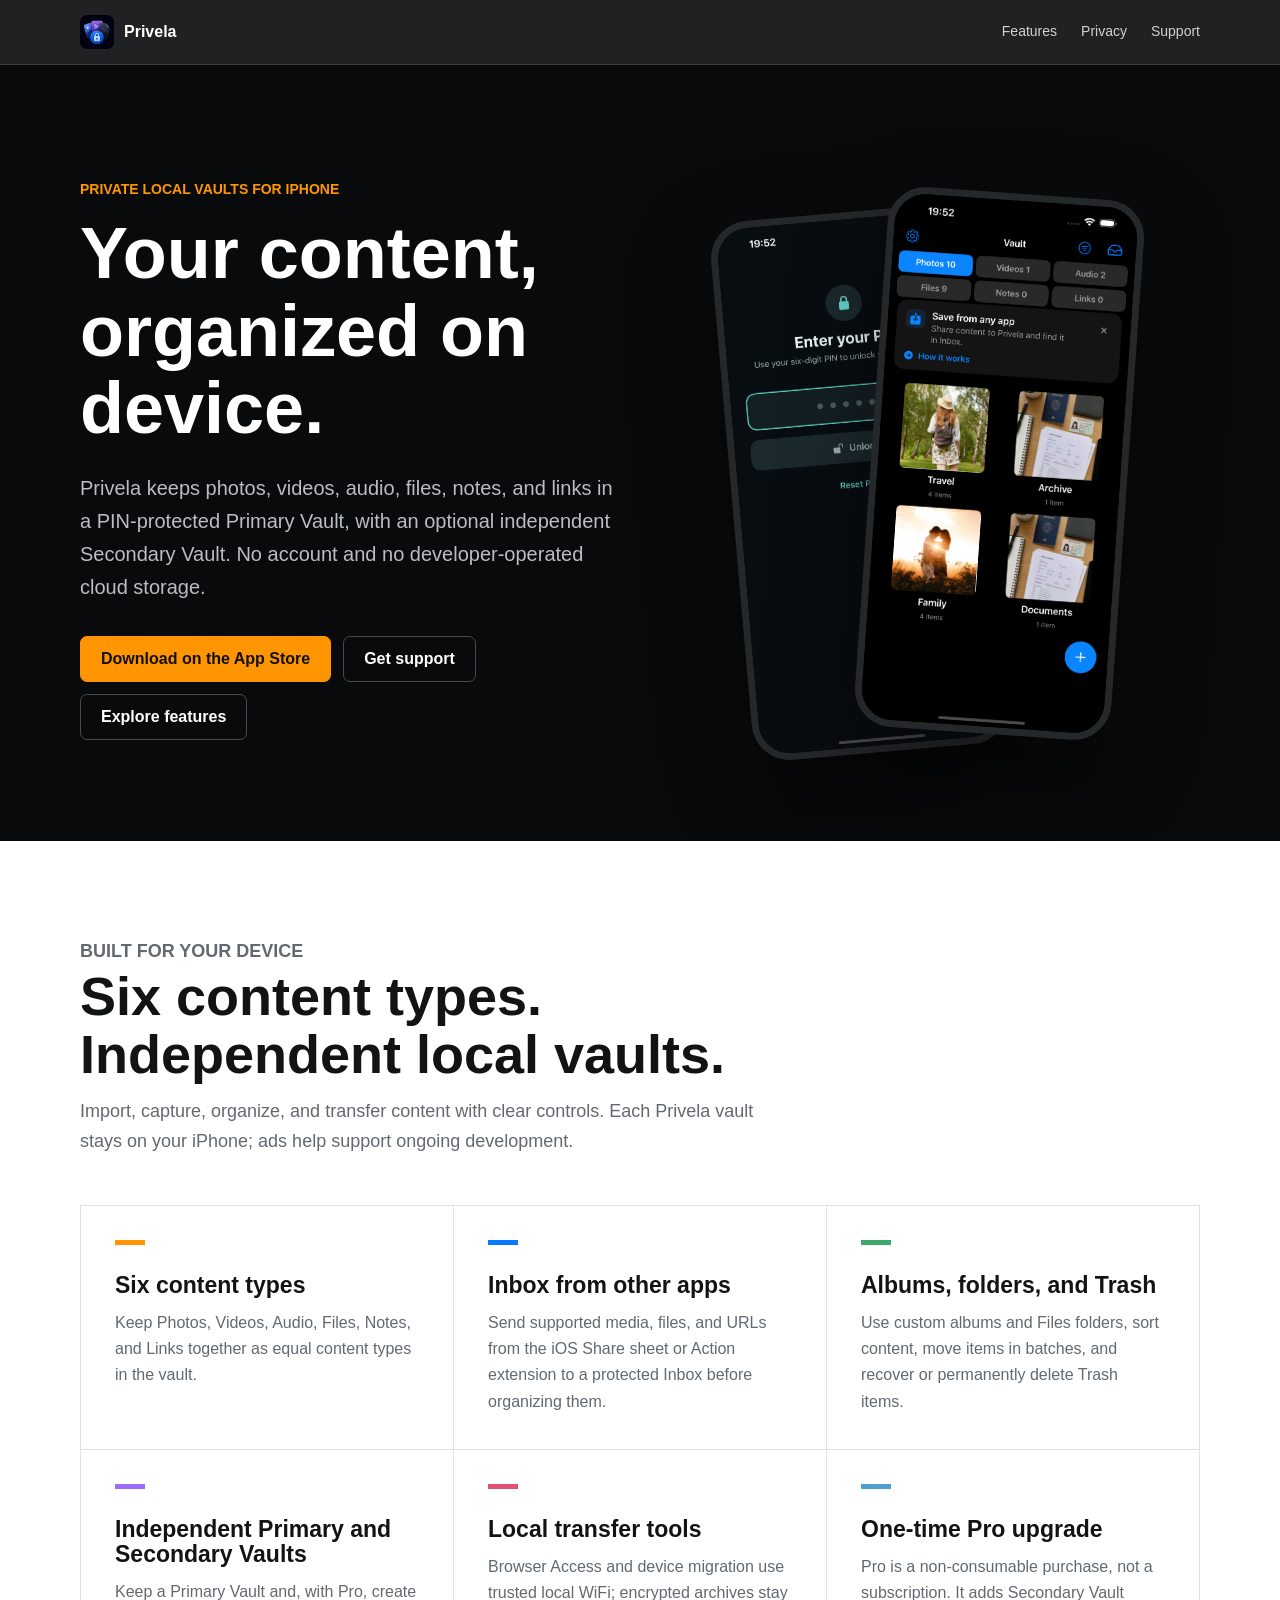
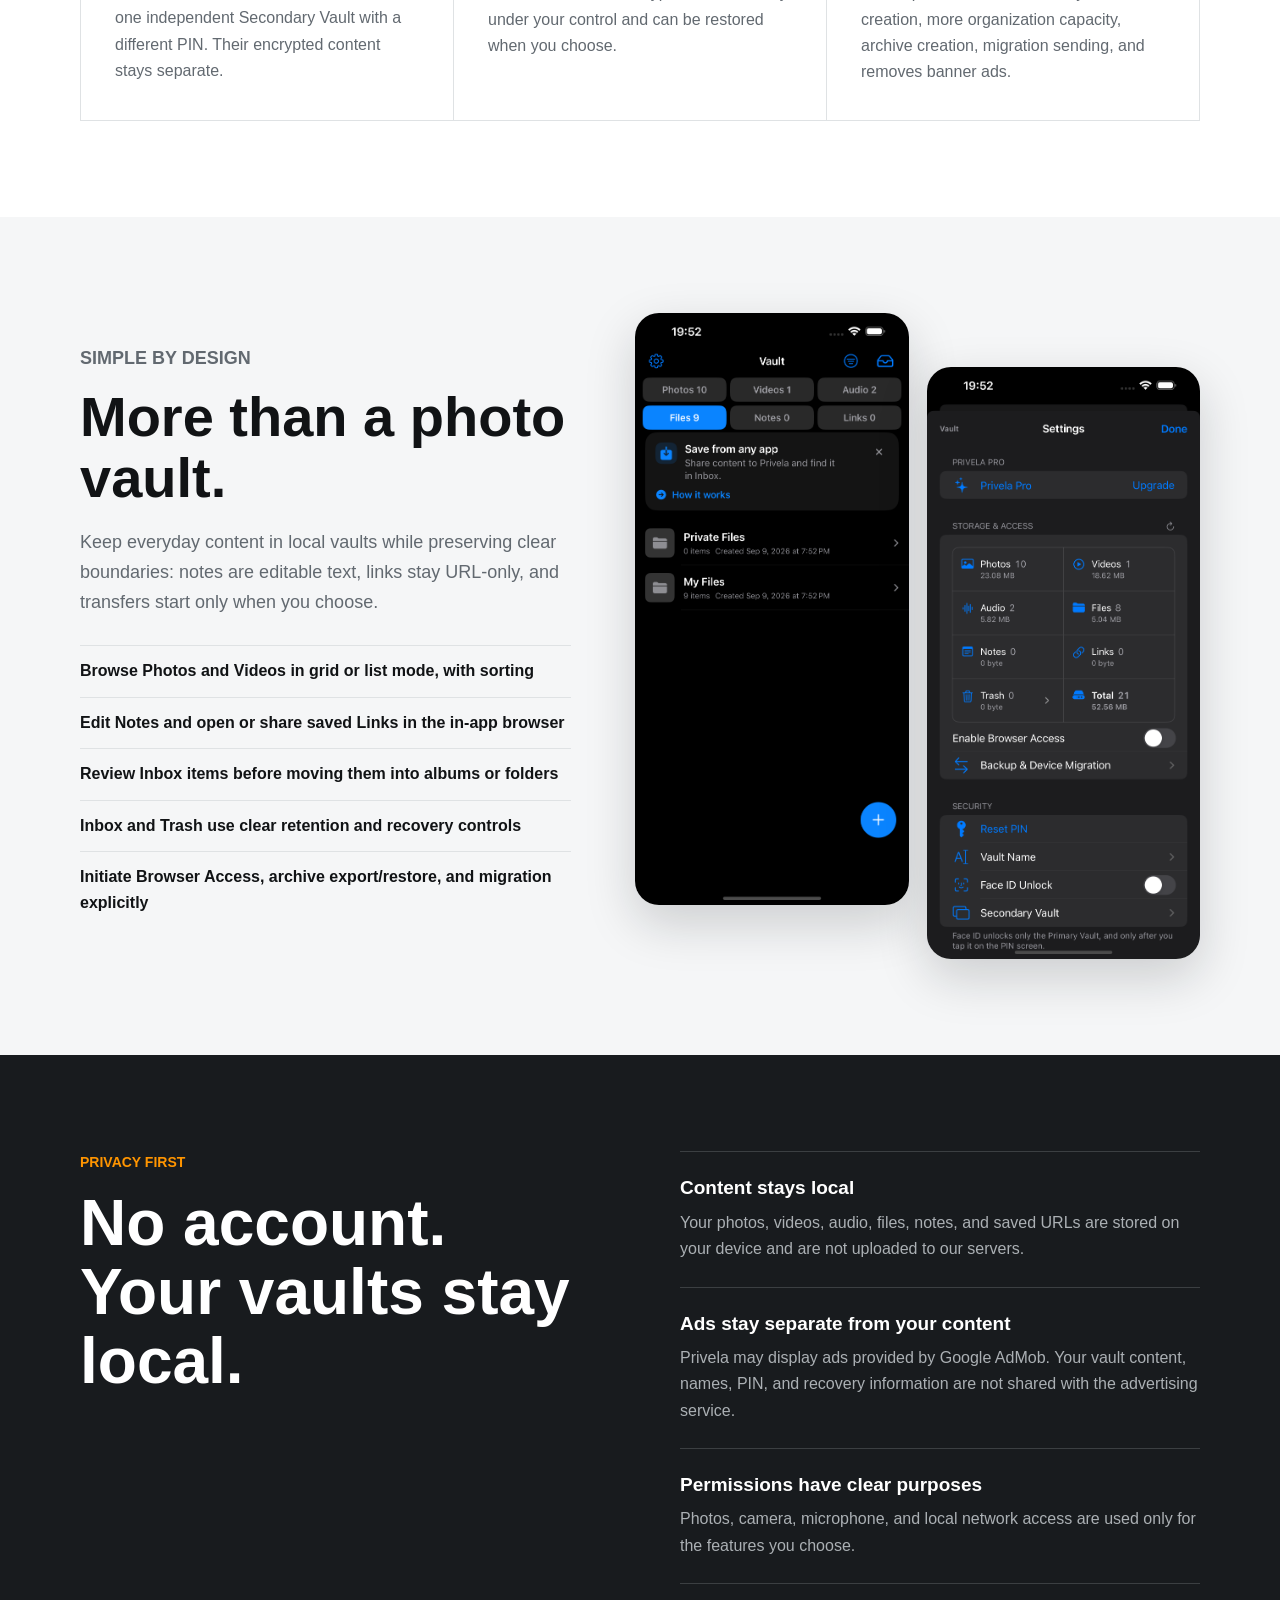
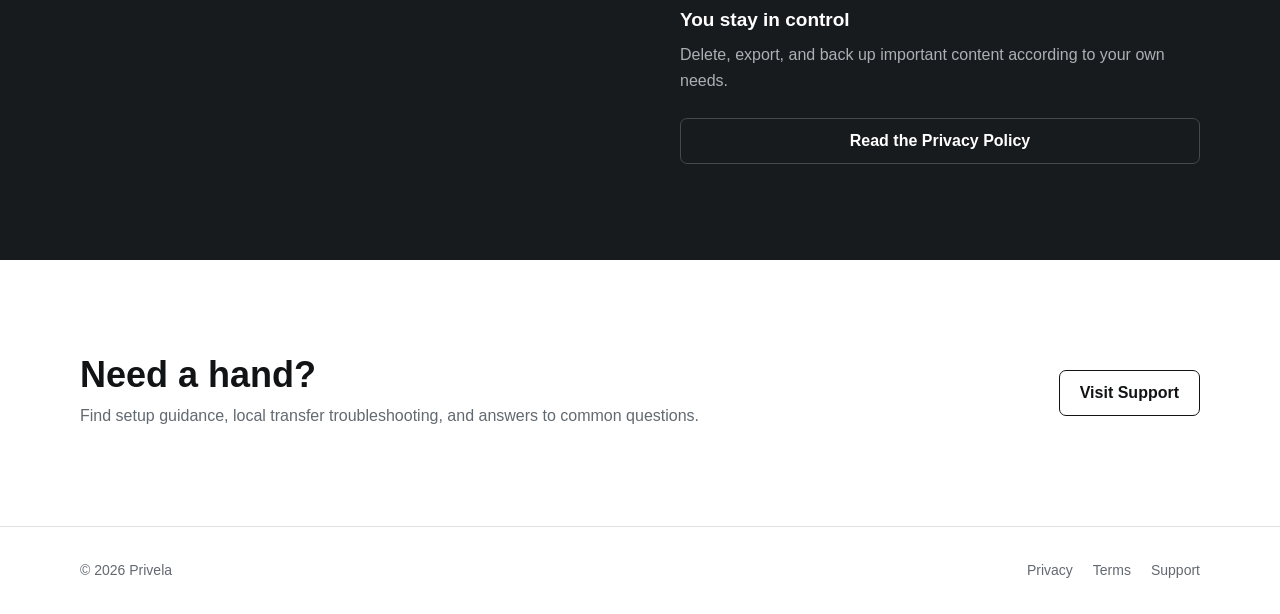
==== commit 8bf28daa: "fix: refresh website v1.2 screenshots" ====
--- a/index.html
+++ b/index.html
@@ -3,11 +3,11 @@
 <head>
   <meta charset="utf-8">
   <meta name="viewport" content="width=device-width, initial-scale=1">
-  <meta name="description" content="Privela is a PIN-protected local vault for photos, videos, audio, files, notes, and links on iPhone.">
-  <meta property="og:title" content="Privela — A Private Local Vault for iPhone">
-  <meta property="og:description" content="Keep photos, videos, audio, files, notes, and links organized on your iPhone with PIN access and no account.">
+  <meta name="description" content="Privela is a PIN-protected local vault app for photos, videos, audio, files, notes, and links, with an optional independent Secondary Vault on iPhone.">
+  <meta property="og:title" content="Privela — Private Local Vaults for iPhone">
+  <meta property="og:description" content="Keep photos, videos, audio, files, notes, and links organized on your iPhone with a Primary Vault, an optional independent Secondary Vault, and no account.">
   <meta property="og:image" content="assets/app-icon.png">
-  <title>Privela — A Private Local Vault for iPhone</title>
+  <title>Privela — Private Local Vaults for iPhone</title>
   <link rel="icon" href="assets/app-icon.png">
   <link rel="stylesheet" href="styles.css">
 </head>
@@ -23,9 +23,9 @@
     <section class="hero">
       <div class="hero-grid shell">
         <div>
-          <p class="eyebrow">A private local vault for iPhone</p>
+          <p class="eyebrow">Private local vaults for iPhone</p>
           <h1>Your content, organized on device.</h1>
-          <p class="hero-copy">Privela keeps photos, videos, audio, files, notes, and links in a PIN-protected local vault. No account and no developer-operated cloud storage.</p>
+          <p class="hero-copy">Privela keeps photos, videos, audio, files, notes, and links in a PIN-protected Primary Vault, with an optional independent Secondary Vault. No account and no developer-operated cloud storage.</p>
           <div class="actions"><a class="button primary" href="https://apps.apple.com/app/id6773389987" target="_blank" rel="noopener">Download on the App Store</a><a class="button" href="support.html">Get support</a><a class="button" href="#features">Explore features</a></div>
         </div>
         <div class="hero-visual" aria-label="Privela app screenshots">
@@ -37,14 +37,14 @@
 
     <section class="band white" id="features">
       <div class="shell">
-        <div class="section-head"><p class="eyebrow">Built for your device</p><h2>Six content types. One local vault.</h2><p>Import, capture, organize, and transfer content with clear controls. Privela keeps the vault on your iPhone; ads help support ongoing development.</p></div>
+        <div class="section-head"><p class="eyebrow">Built for your device</p><h2>Six content types. Independent local vaults.</h2><p>Import, capture, organize, and transfer content with clear controls. Each Privela vault stays on your iPhone; ads help support ongoing development.</p></div>
         <div class="feature-grid">
           <article class="feature"><div class="feature-mark"></div><h3>Six content types</h3><p>Keep Photos, Videos, Audio, Files, Notes, and Links together as equal content types in the vault.</p></article>
           <article class="feature"><div class="feature-mark"></div><h3>Inbox from other apps</h3><p>Send supported media, files, and URLs from the iOS Share sheet or Action extension to a protected Inbox before organizing them.</p></article>
           <article class="feature"><div class="feature-mark"></div><h3>Albums, folders, and Trash</h3><p>Use custom albums and Files folders, sort content, move items in batches, and recover or permanently delete Trash items.</p></article>
-          <article class="feature"><div class="feature-mark"></div><h3>One encrypted vault</h3><p>Your local vault is protected by a PIN, with optional Face ID for the Primary Vault after you choose it.</p></article>
+          <article class="feature"><div class="feature-mark"></div><h3>Independent Primary and Secondary Vaults</h3><p>Keep a Primary Vault and, with Pro, create one independent Secondary Vault with a different PIN. Their encrypted content stays separate.</p></article>
           <article class="feature"><div class="feature-mark"></div><h3>Local transfer tools</h3><p>Browser Access and device migration use trusted local WiFi; encrypted archives stay under your control and can be restored when you choose.</p></article>
-          <article class="feature"><div class="feature-mark"></div><h3>One-time Pro upgrade</h3><p>Pro is a non-consumable purchase, not a subscription. It adds more organization capacity, archive creation, migration sending, and removes banner ads.</p></article>
+          <article class="feature"><div class="feature-mark"></div><h3>One-time Pro upgrade</h3><p>Pro is a non-consumable purchase, not a subscription. It adds Secondary Vault creation, more organization capacity, archive creation, migration sending, and removes banner ads.</p></article>
         </div>
       </div>
     </section>
@@ -54,7 +54,7 @@
         <div class="showcase-copy">
           <p class="eyebrow">Simple by design</p>
           <h2>More than a photo vault.</h2>
-          <p>Keep everyday content in one local library while preserving clear boundaries: notes are editable text, links stay URL-only, and transfers start only when you choose.</p>
+          <p>Keep everyday content in local vaults while preserving clear boundaries: notes are editable text, links stay URL-only, and transfers start only when you choose.</p>
           <ul class="checklist"><li>Browse Photos and Videos in grid or list mode, with sorting</li><li>Edit Notes and open or share saved Links in the in-app browser</li><li>Review Inbox items before moving them into albums or folders</li><li>Inbox and Trash use clear retention and recovery controls</li><li>Initiate Browser Access, archive export/restore, and migration explicitly</li></ul>
         </div>
         <div class="shots"><img src="assets/files-main-directory.png" alt="Privela Files tab with folders and files"><img src="assets/import-options.png" alt="Privela Settings showing Storage, Browser Access, and vault security"></div>
@@ -63,7 +63,7 @@
 
     <section class="band privacy-band" id="privacy">
       <div class="privacy-grid shell">
-        <div><p class="eyebrow">Privacy first</p><h2>No account. Your vault stays local.</h2></div>
+        <div><p class="eyebrow">Privacy first</p><h2>No account. Your vaults stay local.</h2></div>
         <div class="privacy-points">
           <div><strong>Content stays local</strong><span>Your photos, videos, audio, files, notes, and saved URLs are stored on your device and are not uploaded to our servers.</span></div>
           <div><strong>Ads stay separate from your content</strong><span>Privela may display ads provided by Google AdMob. Your vault content, names, PIN, and recovery information are not shared with the advertising service.</span></div>
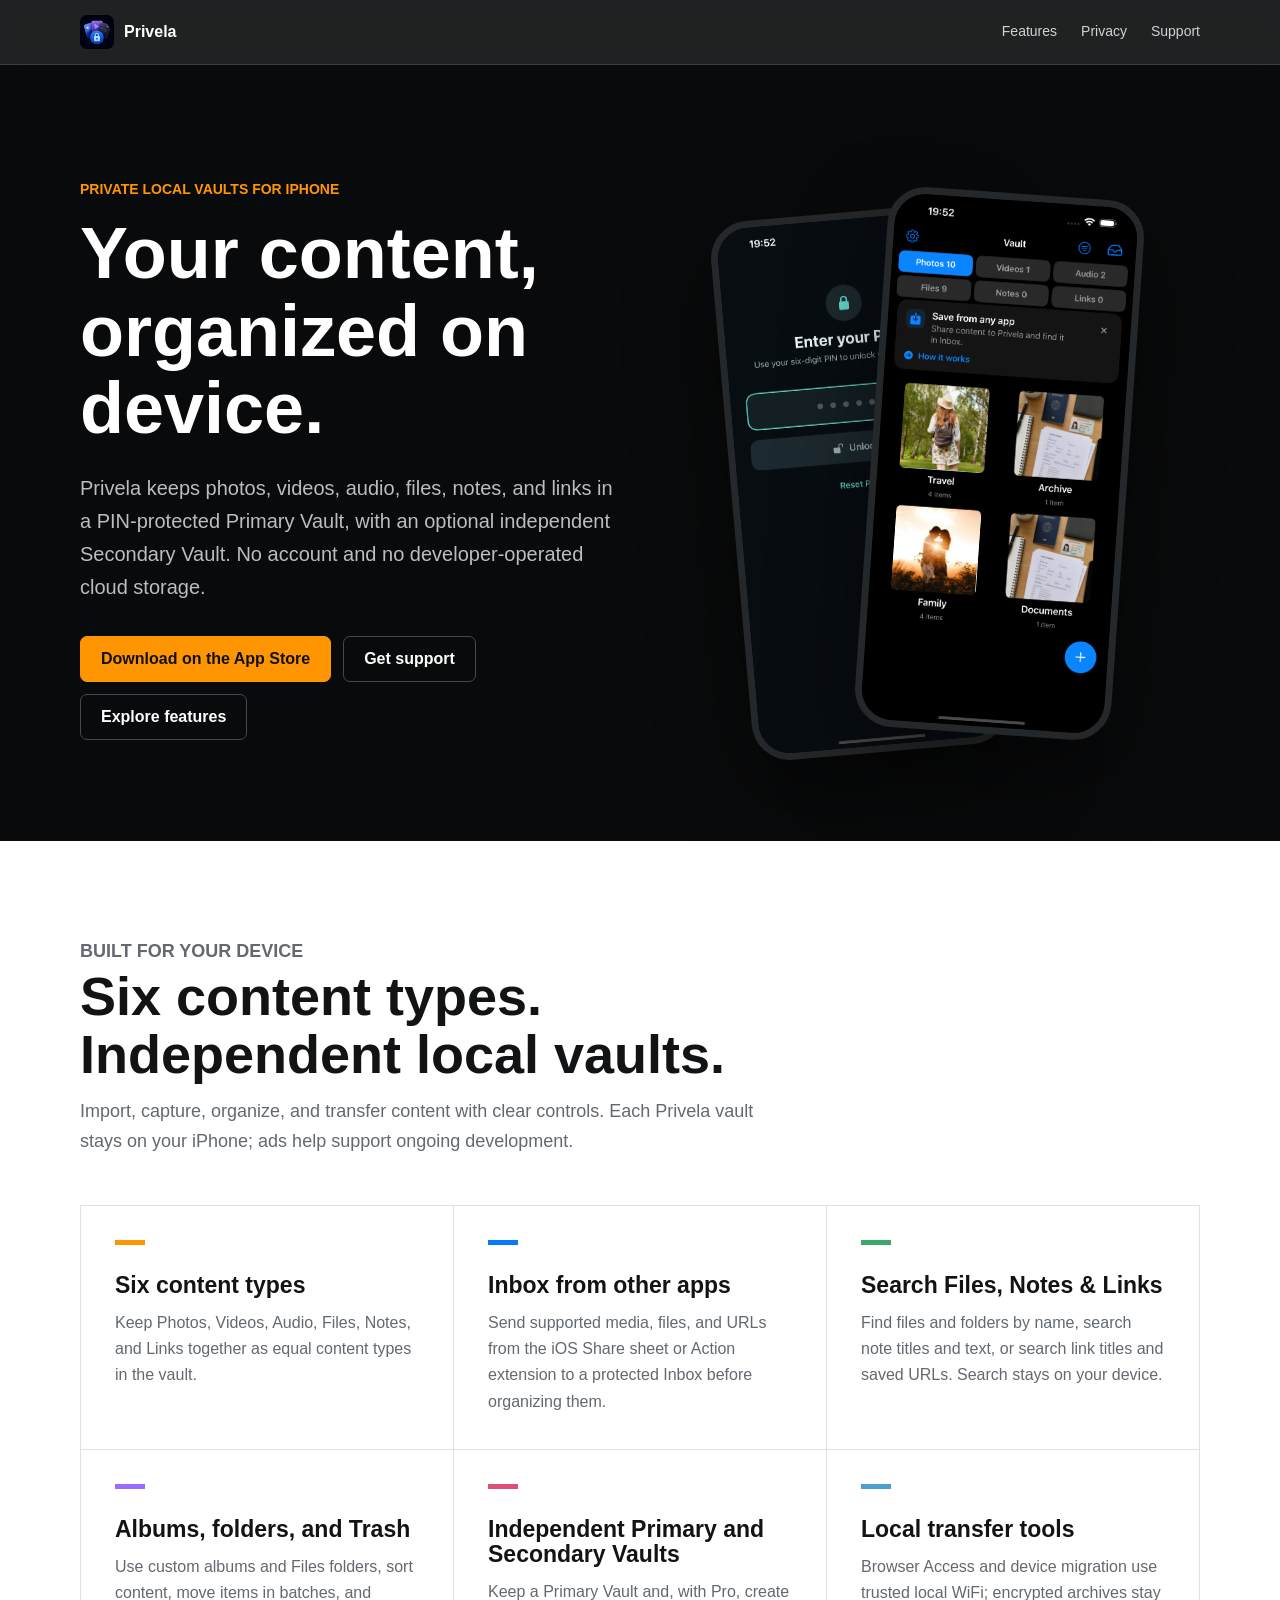
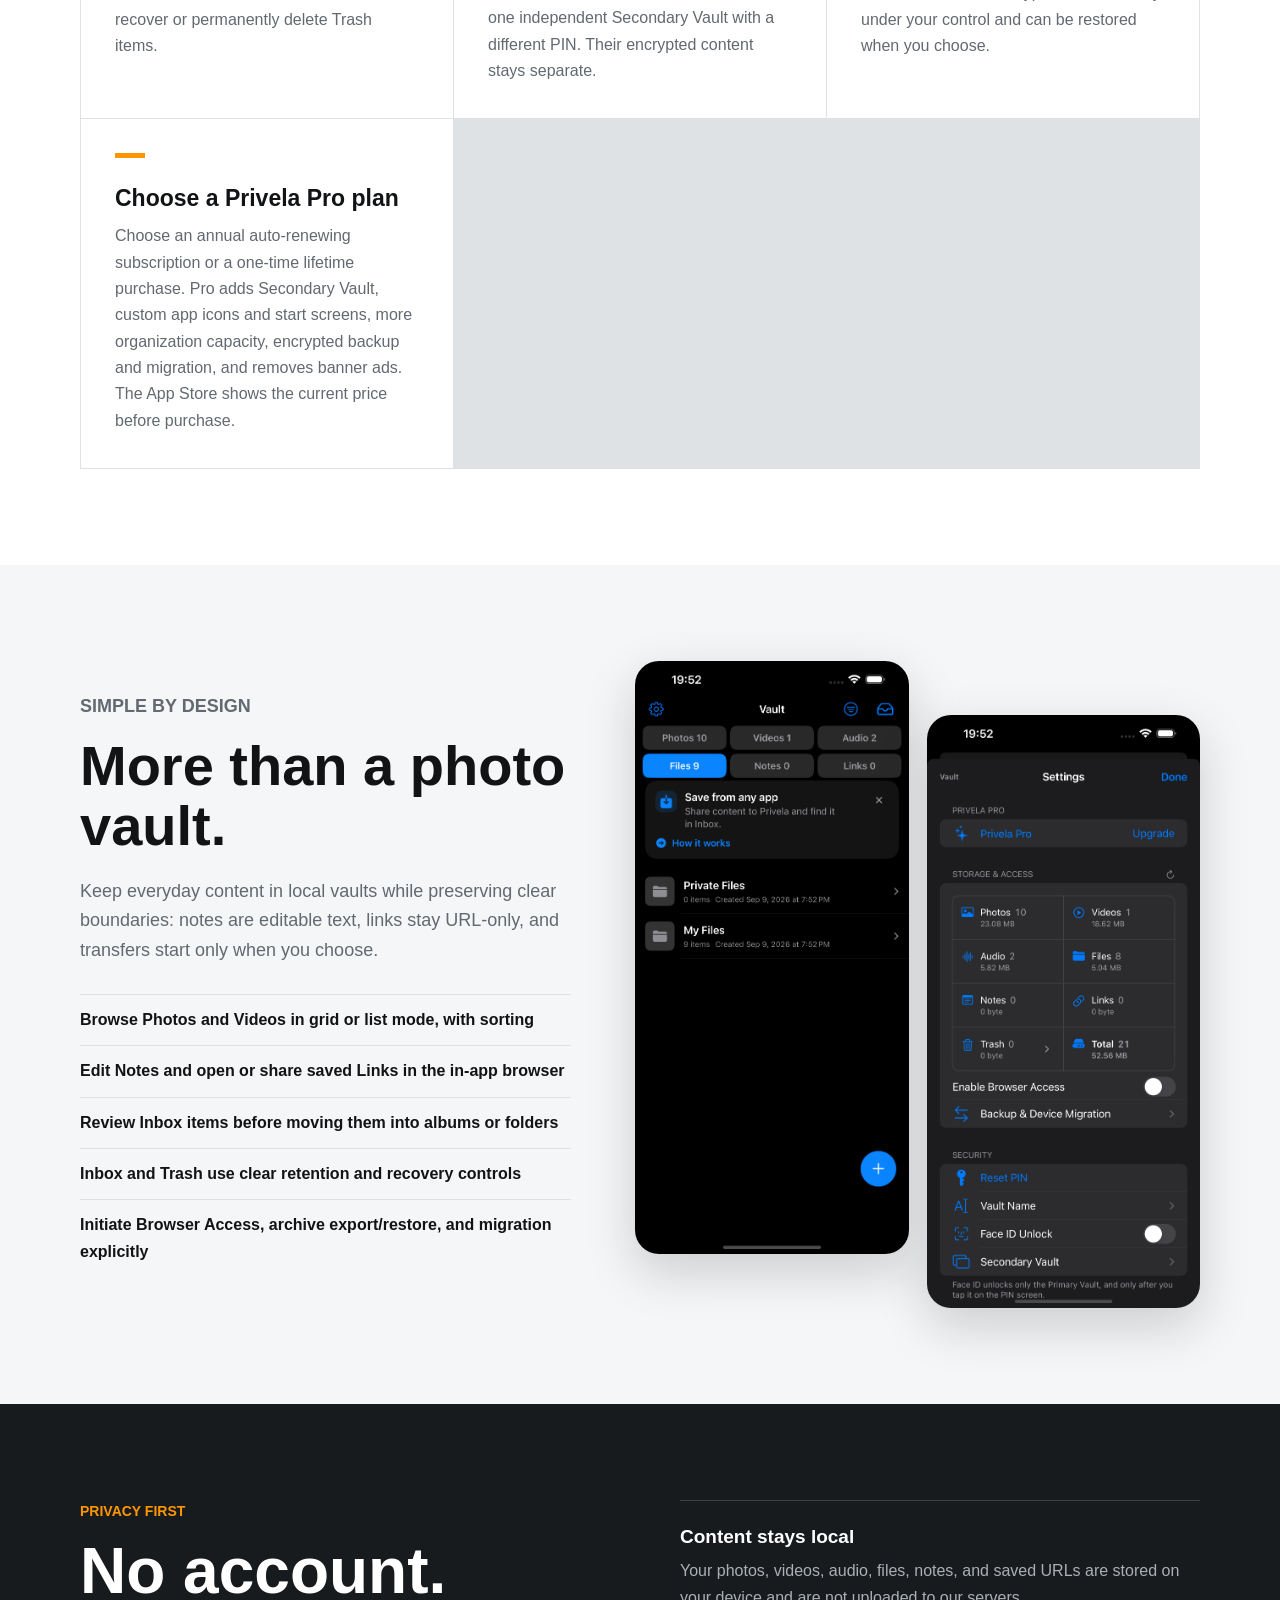
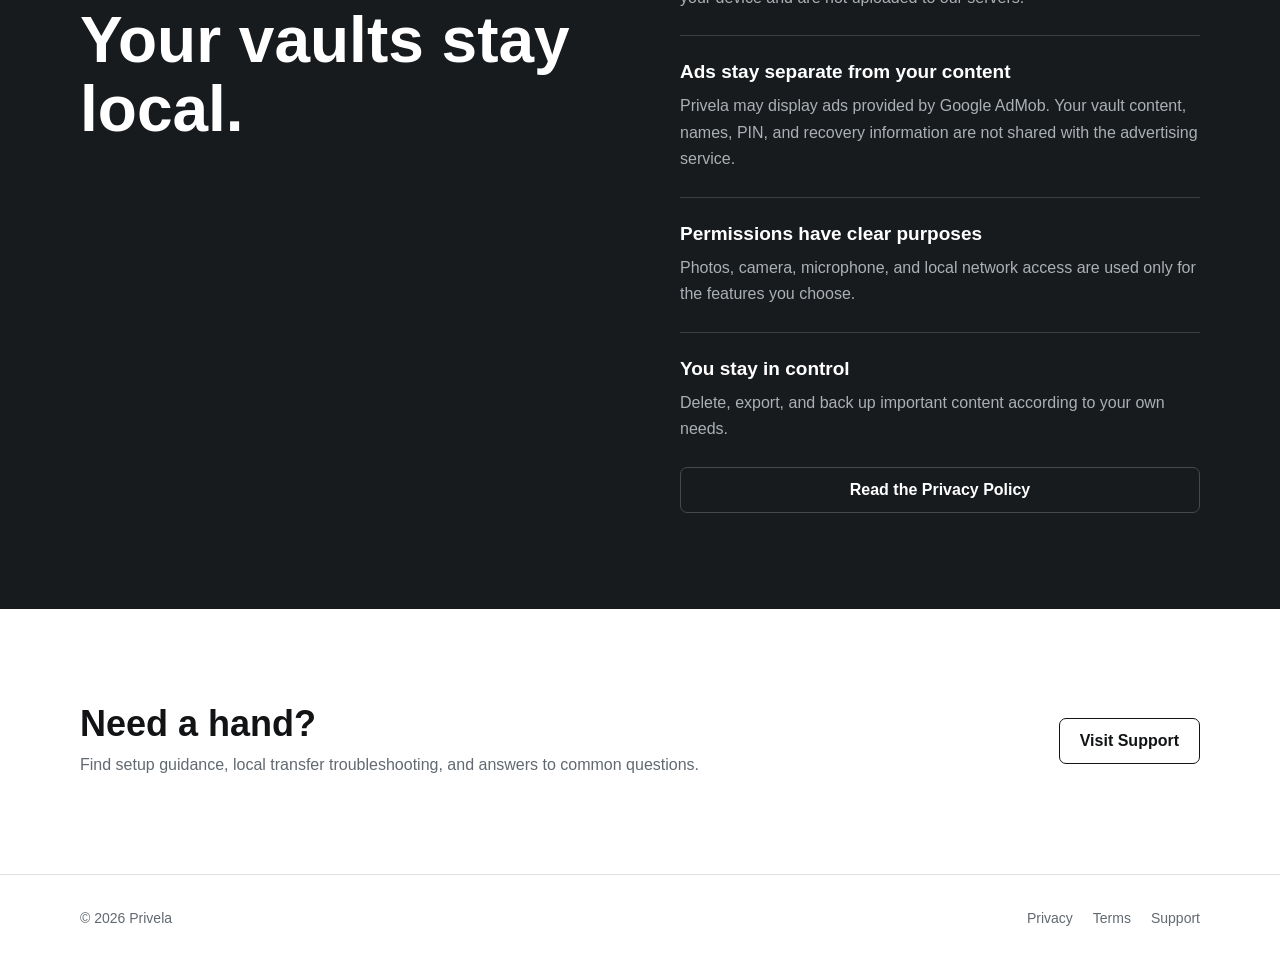
==== commit 1973e278: "docs: align site with current Privela Pro plans" ====
--- a/index.html
+++ b/index.html
@@ -41,10 +41,11 @@
         <div class="feature-grid">
           <article class="feature"><div class="feature-mark"></div><h3>Six content types</h3><p>Keep Photos, Videos, Audio, Files, Notes, and Links together as equal content types in the vault.</p></article>
           <article class="feature"><div class="feature-mark"></div><h3>Inbox from other apps</h3><p>Send supported media, files, and URLs from the iOS Share sheet or Action extension to a protected Inbox before organizing them.</p></article>
+          <article class="feature"><div class="feature-mark"></div><h3>Search Files, Notes &amp; Links</h3><p>Find files and folders by name, search note titles and text, or search link titles and saved URLs. Search stays on your device.</p></article>
           <article class="feature"><div class="feature-mark"></div><h3>Albums, folders, and Trash</h3><p>Use custom albums and Files folders, sort content, move items in batches, and recover or permanently delete Trash items.</p></article>
           <article class="feature"><div class="feature-mark"></div><h3>Independent Primary and Secondary Vaults</h3><p>Keep a Primary Vault and, with Pro, create one independent Secondary Vault with a different PIN. Their encrypted content stays separate.</p></article>
           <article class="feature"><div class="feature-mark"></div><h3>Local transfer tools</h3><p>Browser Access and device migration use trusted local WiFi; encrypted archives stay under your control and can be restored when you choose.</p></article>
-          <article class="feature"><div class="feature-mark"></div><h3>One-time Pro upgrade</h3><p>Pro is a non-consumable purchase, not a subscription. It adds Secondary Vault creation, more organization capacity, archive creation, migration sending, and removes banner ads.</p></article>
+          <article class="feature"><div class="feature-mark"></div><h3>Choose a Privela Pro plan</h3><p>Choose an annual auto-renewing subscription or a one-time lifetime purchase. Pro adds Secondary Vault, custom app icons and start screens, more organization capacity, encrypted backup and migration, and removes banner ads. The App Store shows the current price before purchase.</p></article>
         </div>
       </div>
     </section>
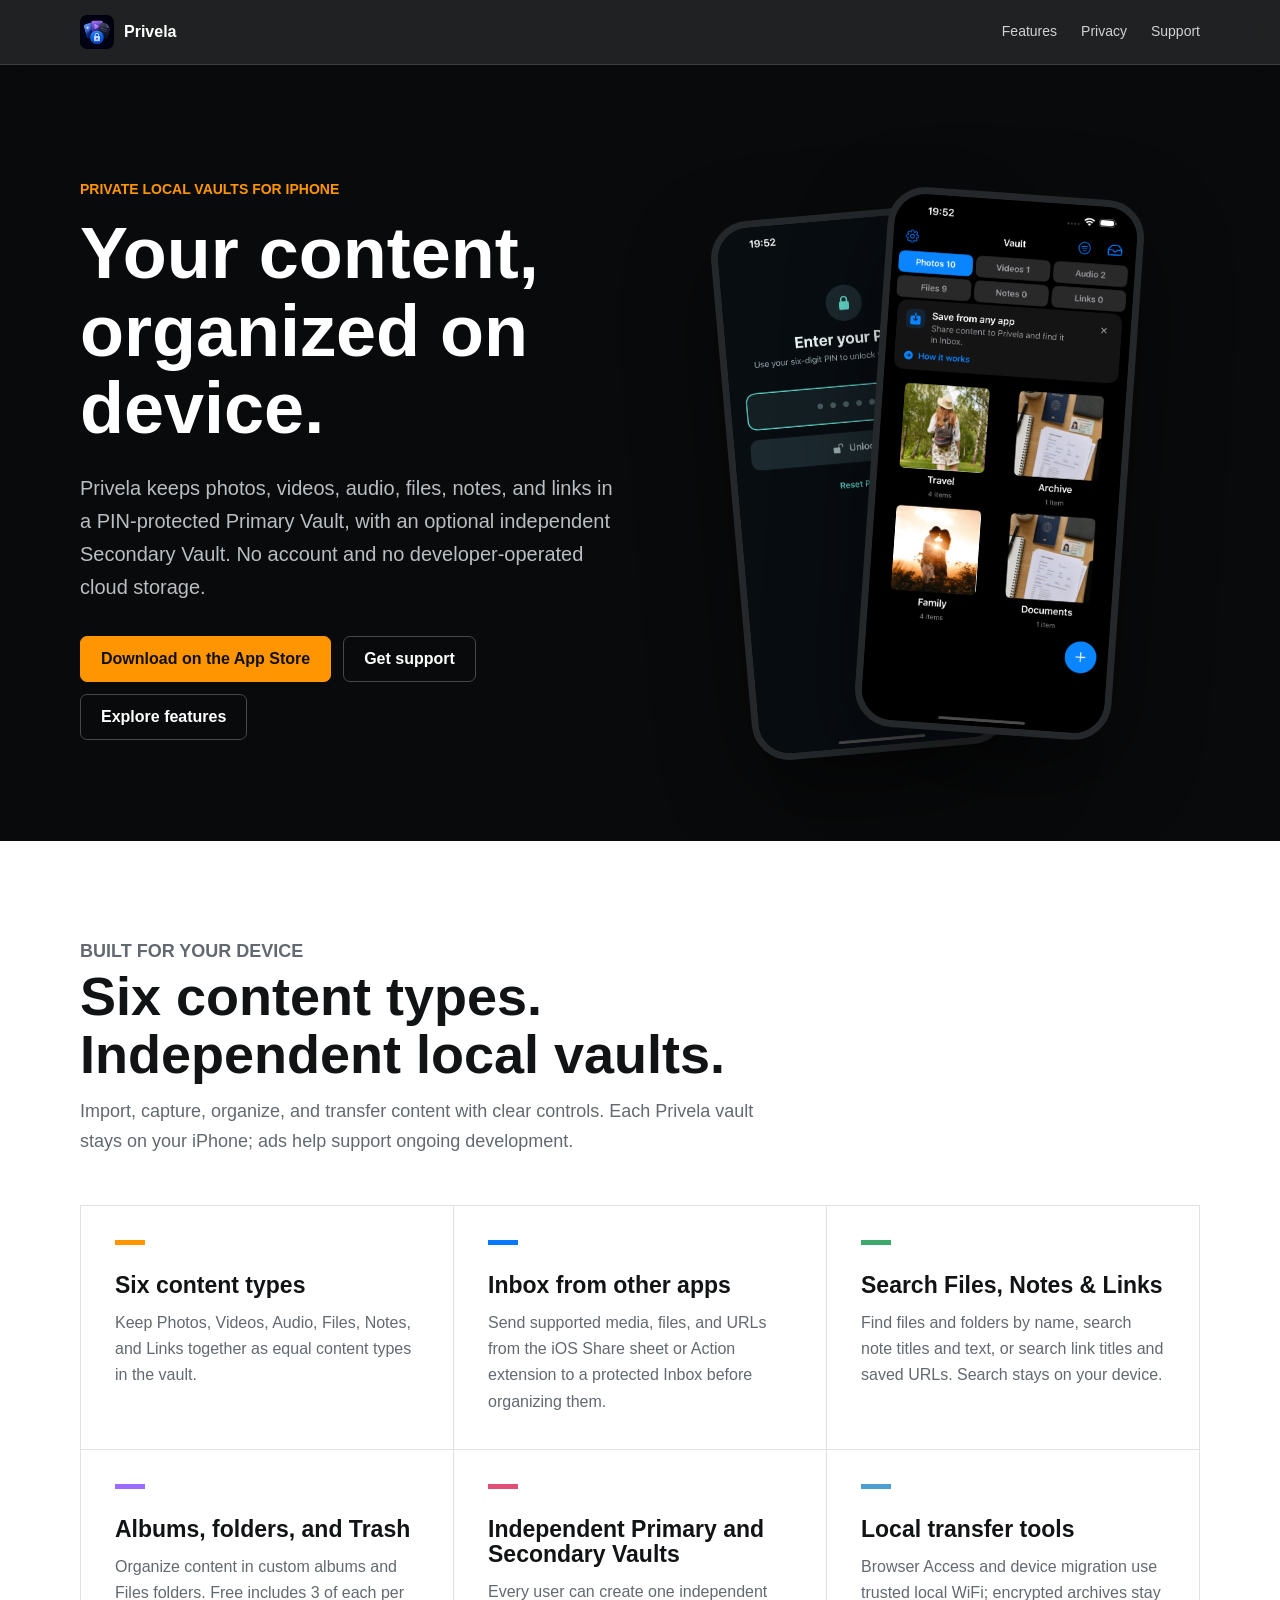
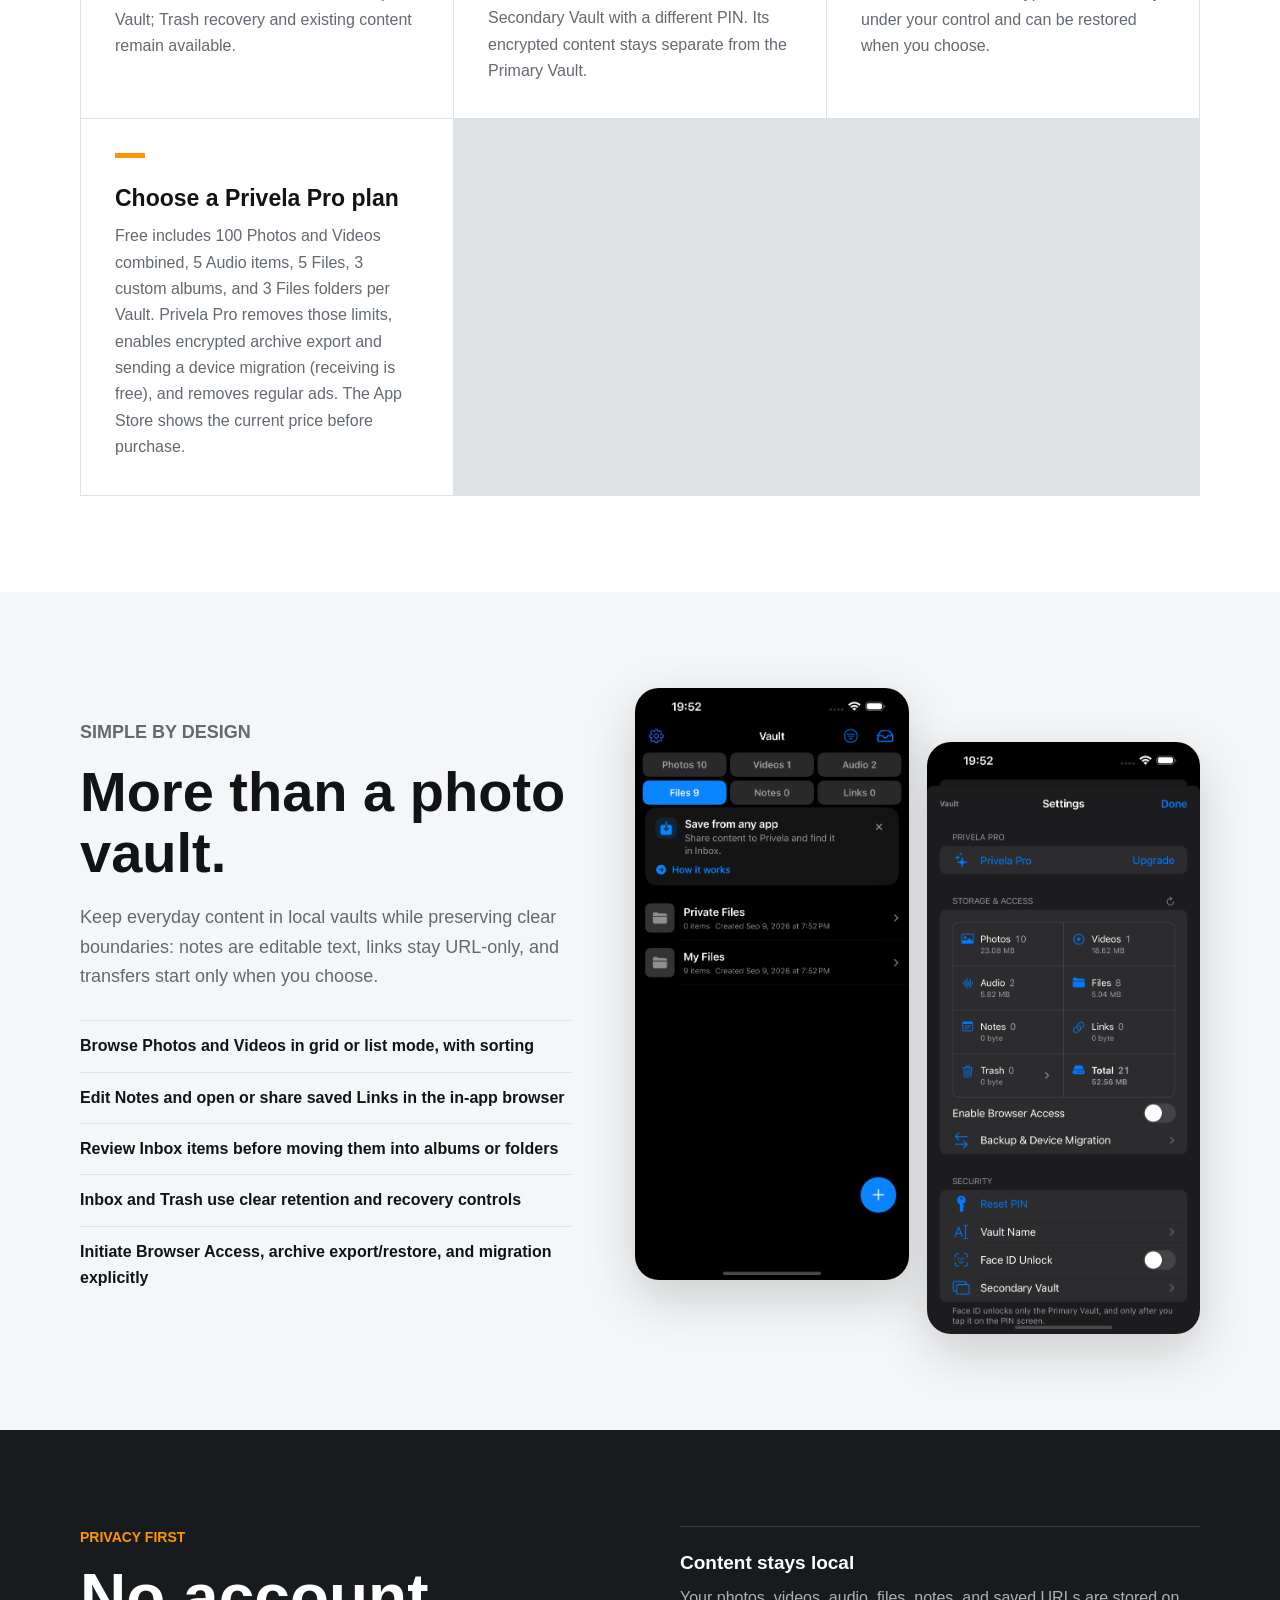
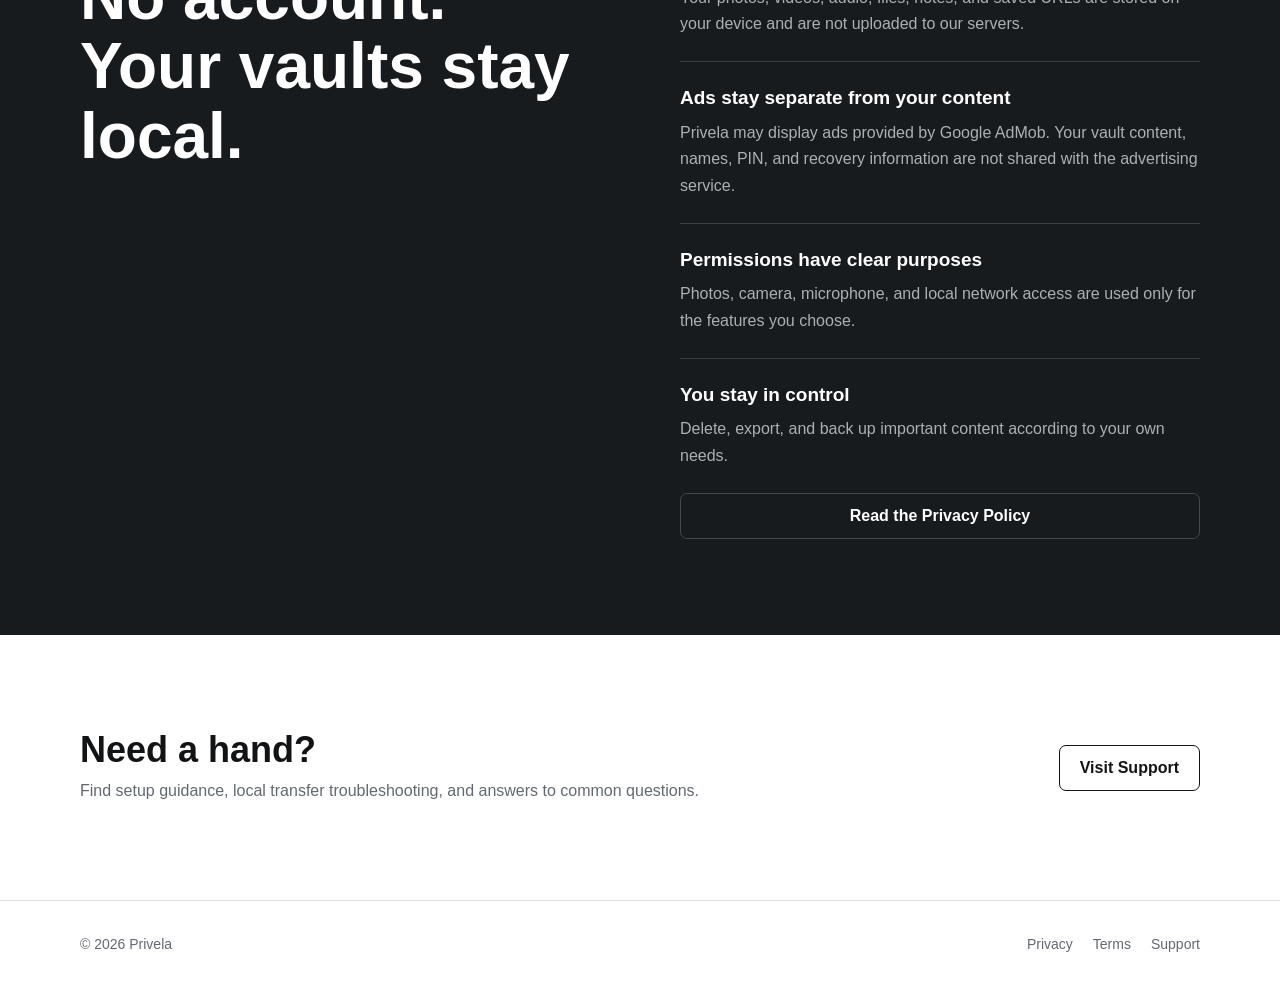
==== commit ee3b69f5: "docs: align free and pro site entitlements" ====
--- a/index.html
+++ b/index.html
@@ -42,10 +42,10 @@
           <article class="feature"><div class="feature-mark"></div><h3>Six content types</h3><p>Keep Photos, Videos, Audio, Files, Notes, and Links together as equal content types in the vault.</p></article>
           <article class="feature"><div class="feature-mark"></div><h3>Inbox from other apps</h3><p>Send supported media, files, and URLs from the iOS Share sheet or Action extension to a protected Inbox before organizing them.</p></article>
           <article class="feature"><div class="feature-mark"></div><h3>Search Files, Notes &amp; Links</h3><p>Find files and folders by name, search note titles and text, or search link titles and saved URLs. Search stays on your device.</p></article>
-          <article class="feature"><div class="feature-mark"></div><h3>Albums, folders, and Trash</h3><p>Use custom albums and Files folders, sort content, move items in batches, and recover or permanently delete Trash items.</p></article>
-          <article class="feature"><div class="feature-mark"></div><h3>Independent Primary and Secondary Vaults</h3><p>Keep a Primary Vault and, with Pro, create one independent Secondary Vault with a different PIN. Their encrypted content stays separate.</p></article>
+          <article class="feature"><div class="feature-mark"></div><h3>Albums, folders, and Trash</h3><p>Organize content in custom albums and Files folders. Free includes 3 of each per Vault; Trash recovery and existing content remain available.</p></article>
+          <article class="feature"><div class="feature-mark"></div><h3>Independent Primary and Secondary Vaults</h3><p>Every user can create one independent Secondary Vault with a different PIN. Its encrypted content stays separate from the Primary Vault.</p></article>
           <article class="feature"><div class="feature-mark"></div><h3>Local transfer tools</h3><p>Browser Access and device migration use trusted local WiFi; encrypted archives stay under your control and can be restored when you choose.</p></article>
-          <article class="feature"><div class="feature-mark"></div><h3>Choose a Privela Pro plan</h3><p>Choose an annual auto-renewing subscription or a one-time lifetime purchase. Pro adds Secondary Vault, custom app icons and start screens, more organization capacity, encrypted backup and migration, and removes banner ads. The App Store shows the current price before purchase.</p></article>
+          <article class="feature"><div class="feature-mark"></div><h3>Choose a Privela Pro plan</h3><p>Free includes 100 Photos and Videos combined, 5 Audio items, 5 Files, 3 custom albums, and 3 Files folders per Vault. Privela Pro removes those limits, enables encrypted archive export and sending a device migration (receiving is free), and removes regular ads. The App Store shows the current price before purchase.</p></article>
         </div>
       </div>
     </section>
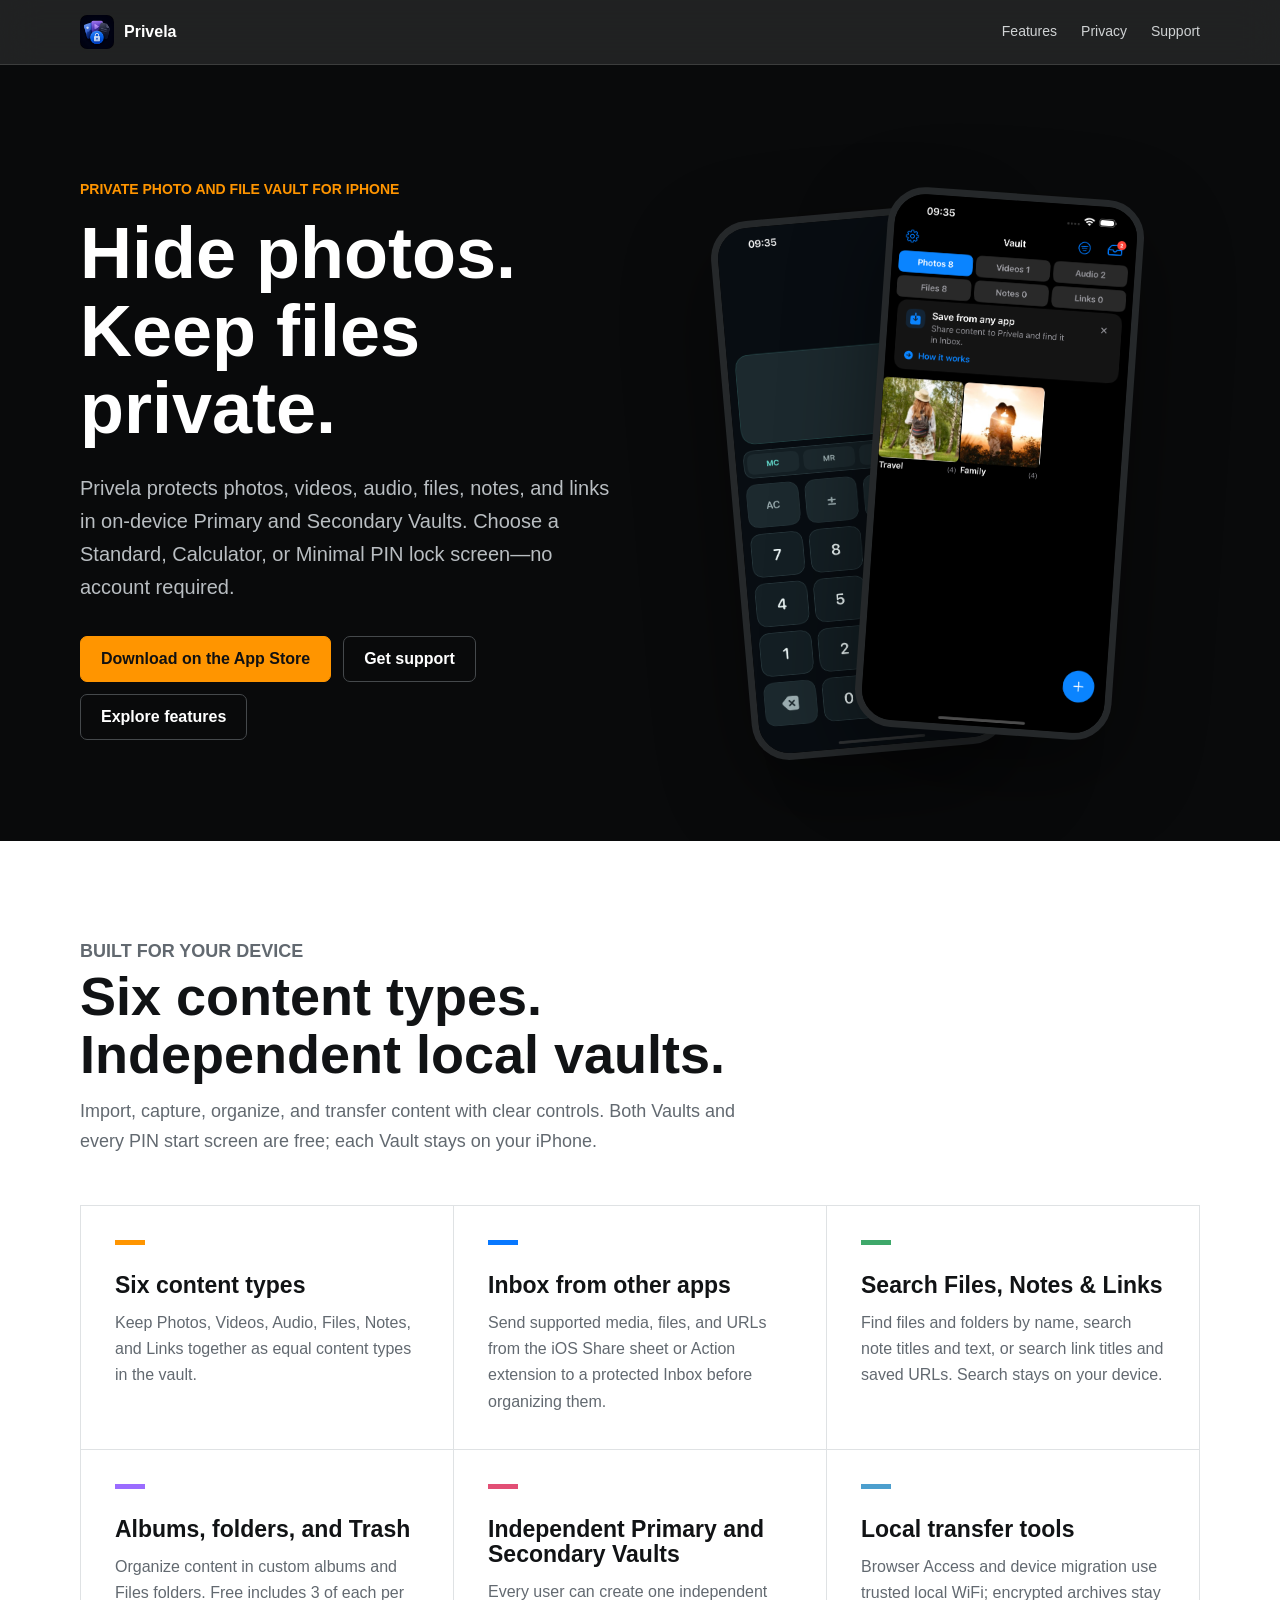
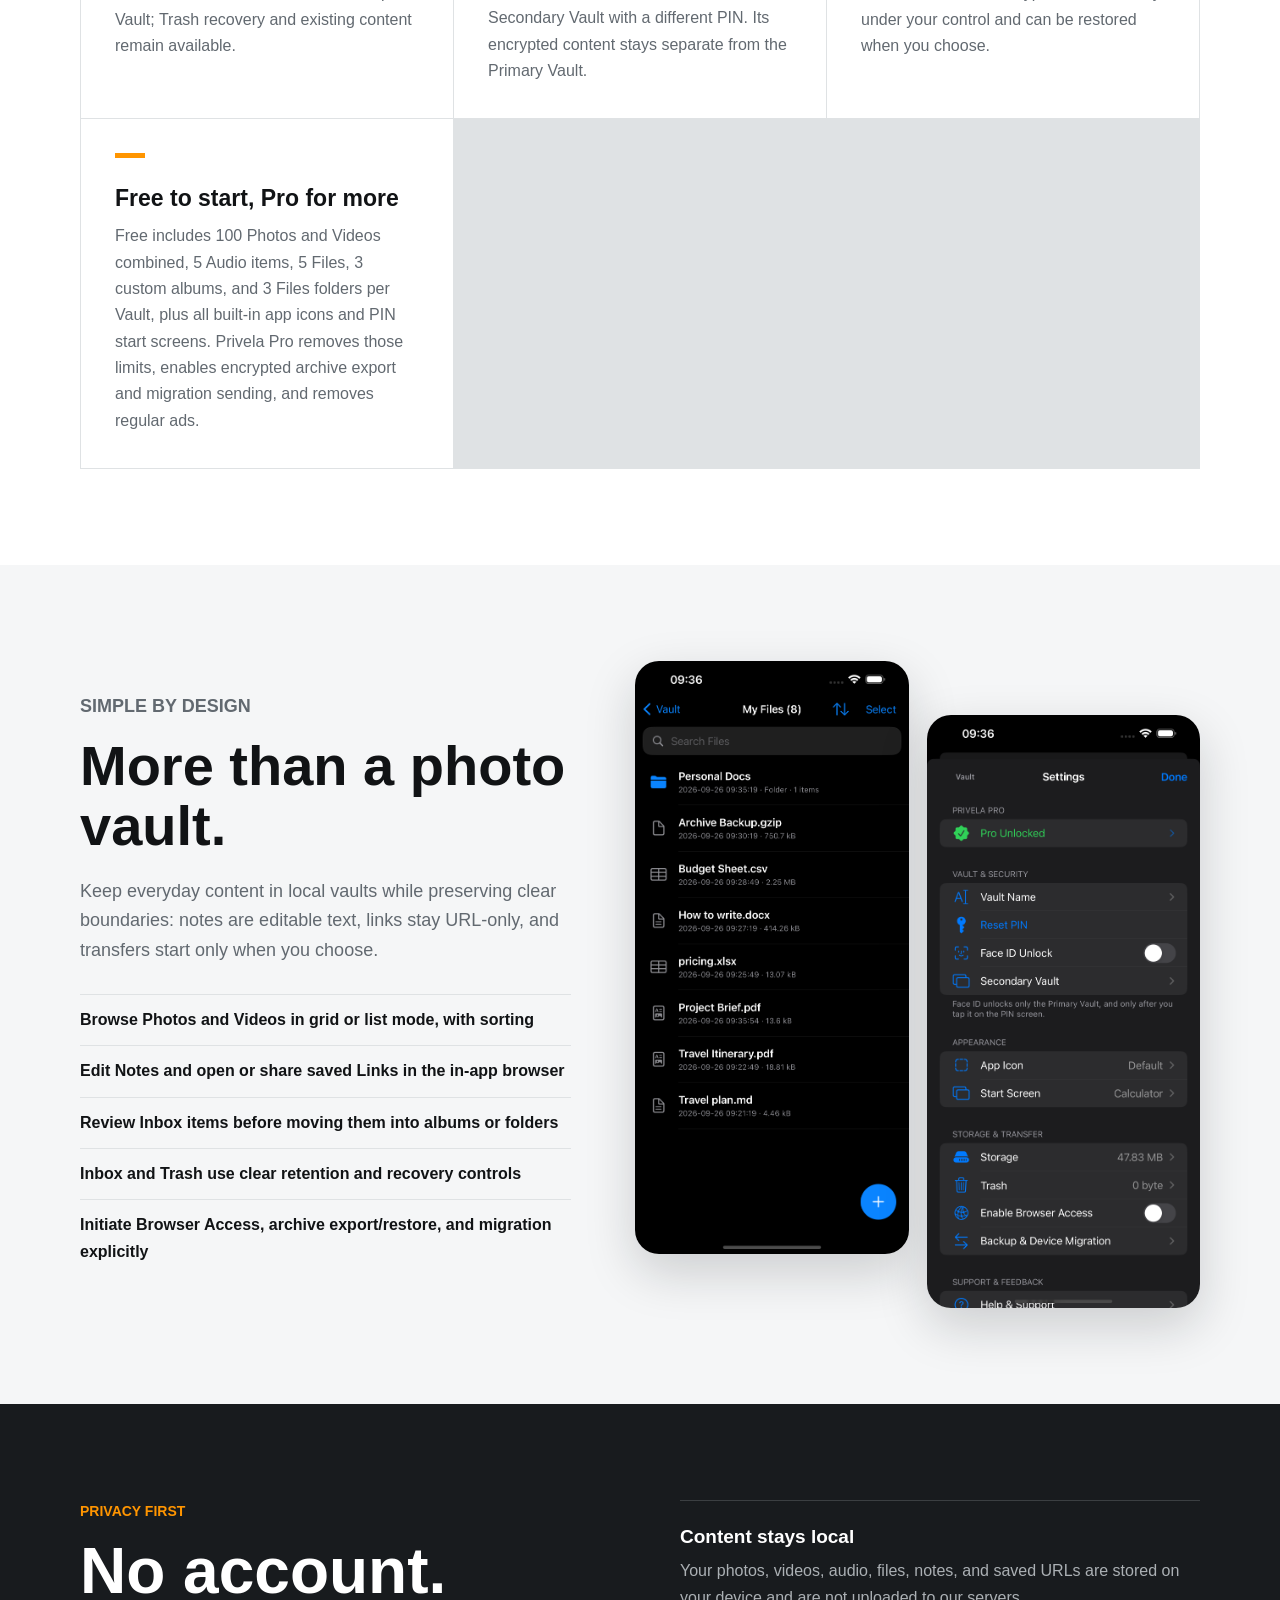
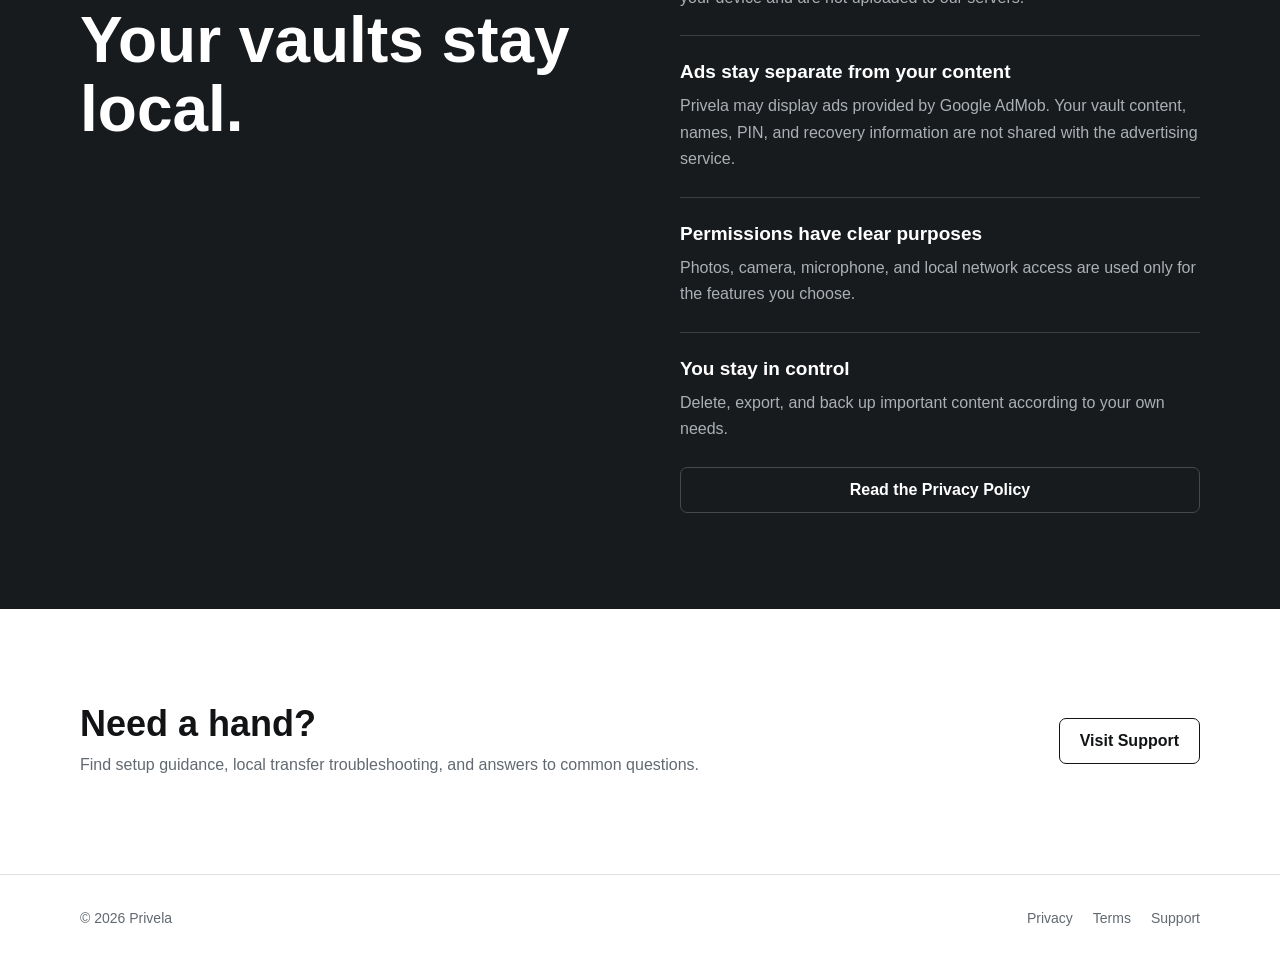
==== commit 3648e23b: "docs: refresh Privela ASO site content" ====
--- a/index.html
+++ b/index.html
@@ -3,11 +3,11 @@
 <head>
   <meta charset="utf-8">
   <meta name="viewport" content="width=device-width, initial-scale=1">
-  <meta name="description" content="Privela is a PIN-protected local vault app for photos, videos, audio, files, notes, and links, with an optional independent Secondary Vault on iPhone.">
-  <meta property="og:title" content="Privela — Private Local Vaults for iPhone">
-  <meta property="og:description" content="Keep photos, videos, audio, files, notes, and links organized on your iPhone with a Primary Vault, an optional independent Secondary Vault, and no account.">
+  <meta name="description" content="Privela hides photos and videos in an on-device private vault with a custom calculator PIN lock, encrypted files, and no account.">
+  <meta property="og:title" content="Privela — Hide Photos with a Custom PIN Lock">
+  <meta property="og:description" content="Protect photos, videos, audio, and files in a local vault with Standard, Calculator, or Minimal PIN screens.">
   <meta property="og:image" content="assets/app-icon.png">
-  <title>Privela — Private Local Vaults for iPhone</title>
+  <title>Privela — Hide Photos with a Custom PIN Lock</title>
   <link rel="icon" href="assets/app-icon.png">
   <link rel="stylesheet" href="styles.css">
 </head>
@@ -23,9 +23,9 @@
     <section class="hero">
       <div class="hero-grid shell">
         <div>
-          <p class="eyebrow">Private local vaults for iPhone</p>
-          <h1>Your content, organized on device.</h1>
-          <p class="hero-copy">Privela keeps photos, videos, audio, files, notes, and links in a PIN-protected Primary Vault, with an optional independent Secondary Vault. No account and no developer-operated cloud storage.</p>
+          <p class="eyebrow">Private photo and file vault for iPhone</p>
+          <h1>Hide photos. Keep files private.</h1>
+          <p class="hero-copy">Privela protects photos, videos, audio, files, notes, and links in on-device Primary and Secondary Vaults. Choose a Standard, Calculator, or Minimal PIN lock screen—no account required.</p>
           <div class="actions"><a class="button primary" href="https://apps.apple.com/app/id6773389987" target="_blank" rel="noopener">Download on the App Store</a><a class="button" href="support.html">Get support</a><a class="button" href="#features">Explore features</a></div>
         </div>
         <div class="hero-visual" aria-label="Privela app screenshots">
@@ -37,7 +37,7 @@
 
     <section class="band white" id="features">
       <div class="shell">
-        <div class="section-head"><p class="eyebrow">Built for your device</p><h2>Six content types. Independent local vaults.</h2><p>Import, capture, organize, and transfer content with clear controls. Each Privela vault stays on your iPhone; ads help support ongoing development.</p></div>
+        <div class="section-head"><p class="eyebrow">Built for your device</p><h2>Six content types. Independent local vaults.</h2><p>Import, capture, organize, and transfer content with clear controls. Both Vaults and every PIN start screen are free; each Vault stays on your iPhone.</p></div>
         <div class="feature-grid">
           <article class="feature"><div class="feature-mark"></div><h3>Six content types</h3><p>Keep Photos, Videos, Audio, Files, Notes, and Links together as equal content types in the vault.</p></article>
           <article class="feature"><div class="feature-mark"></div><h3>Inbox from other apps</h3><p>Send supported media, files, and URLs from the iOS Share sheet or Action extension to a protected Inbox before organizing them.</p></article>
@@ -45,7 +45,7 @@
           <article class="feature"><div class="feature-mark"></div><h3>Albums, folders, and Trash</h3><p>Organize content in custom albums and Files folders. Free includes 3 of each per Vault; Trash recovery and existing content remain available.</p></article>
           <article class="feature"><div class="feature-mark"></div><h3>Independent Primary and Secondary Vaults</h3><p>Every user can create one independent Secondary Vault with a different PIN. Its encrypted content stays separate from the Primary Vault.</p></article>
           <article class="feature"><div class="feature-mark"></div><h3>Local transfer tools</h3><p>Browser Access and device migration use trusted local WiFi; encrypted archives stay under your control and can be restored when you choose.</p></article>
-          <article class="feature"><div class="feature-mark"></div><h3>Choose a Privela Pro plan</h3><p>Free includes 100 Photos and Videos combined, 5 Audio items, 5 Files, 3 custom albums, and 3 Files folders per Vault. Privela Pro removes those limits, enables encrypted archive export and sending a device migration (receiving is free), and removes regular ads. The App Store shows the current price before purchase.</p></article>
+          <article class="feature"><div class="feature-mark"></div><h3>Free to start, Pro for more</h3><p>Free includes 100 Photos and Videos combined, 5 Audio items, 5 Files, 3 custom albums, and 3 Files folders per Vault, plus all built-in app icons and PIN start screens. Privela Pro removes those limits, enables encrypted archive export and migration sending, and removes regular ads.</p></article>
         </div>
       </div>
     </section>
